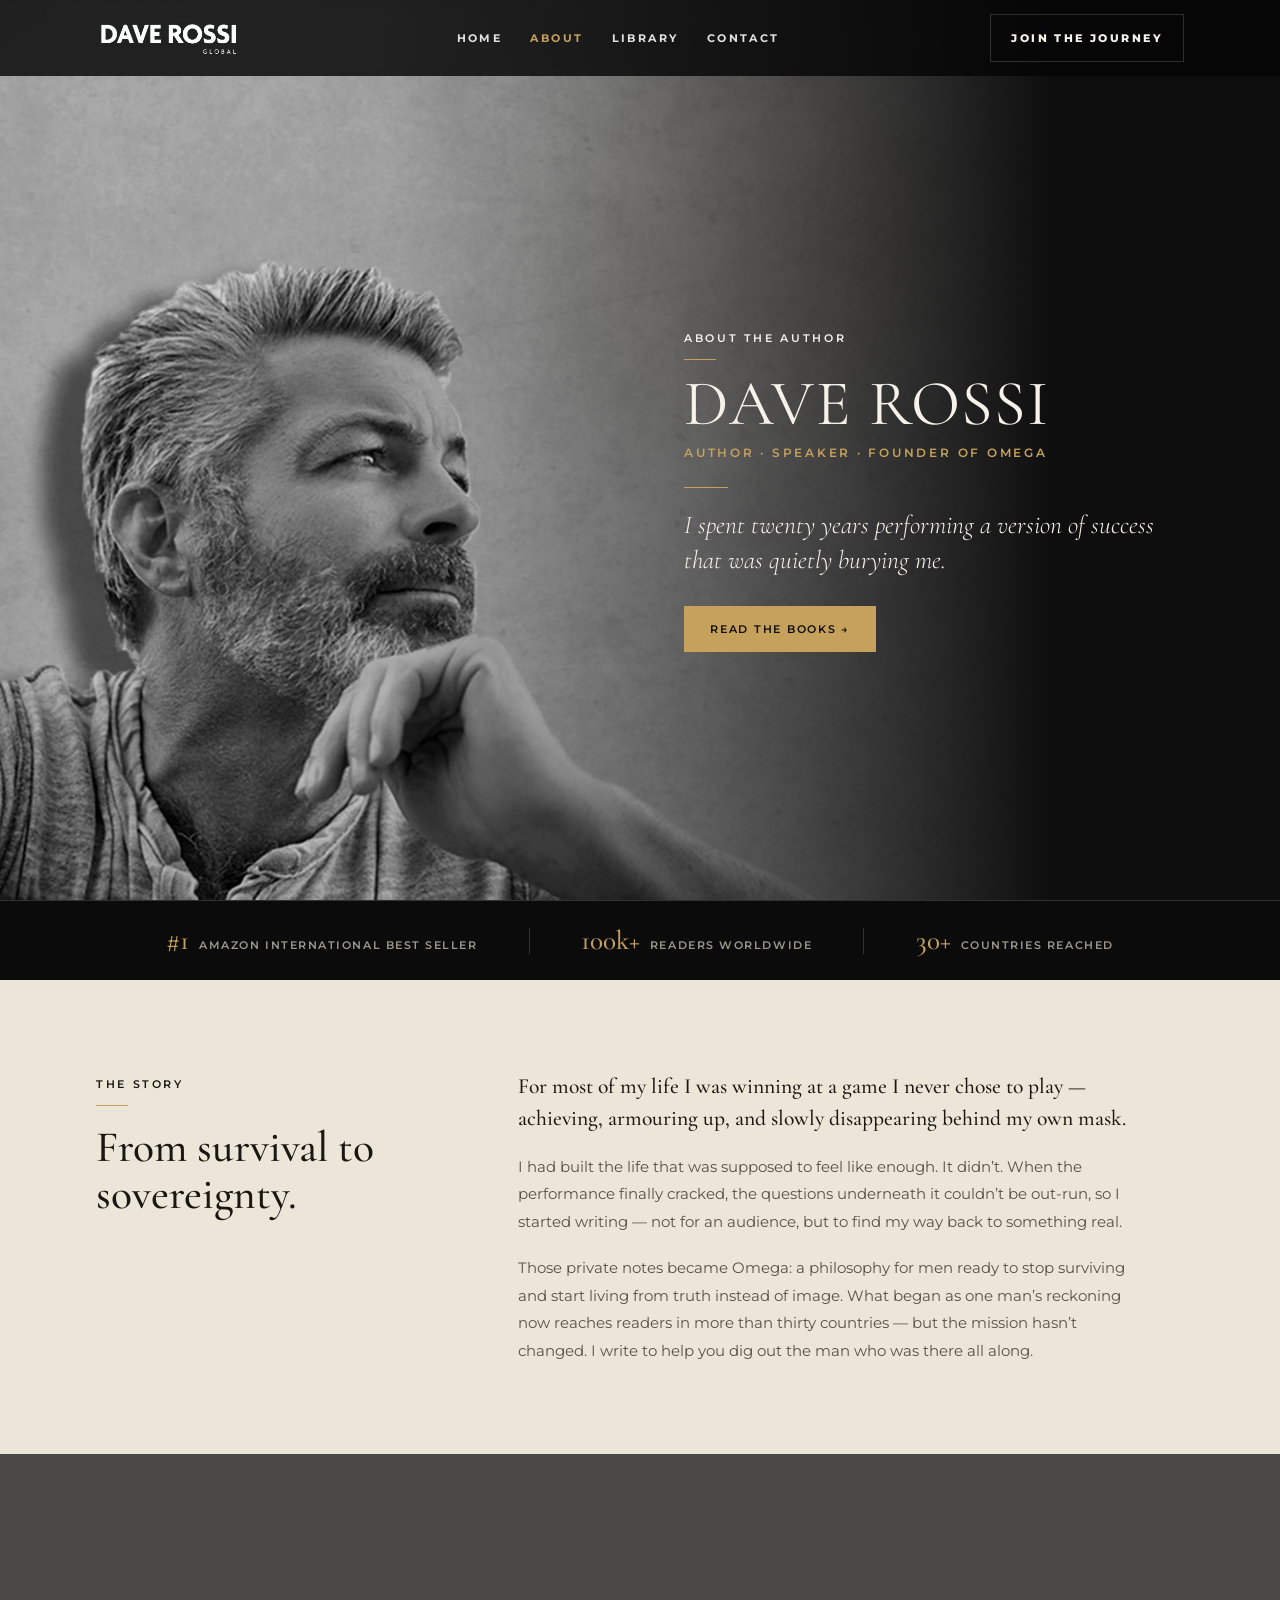
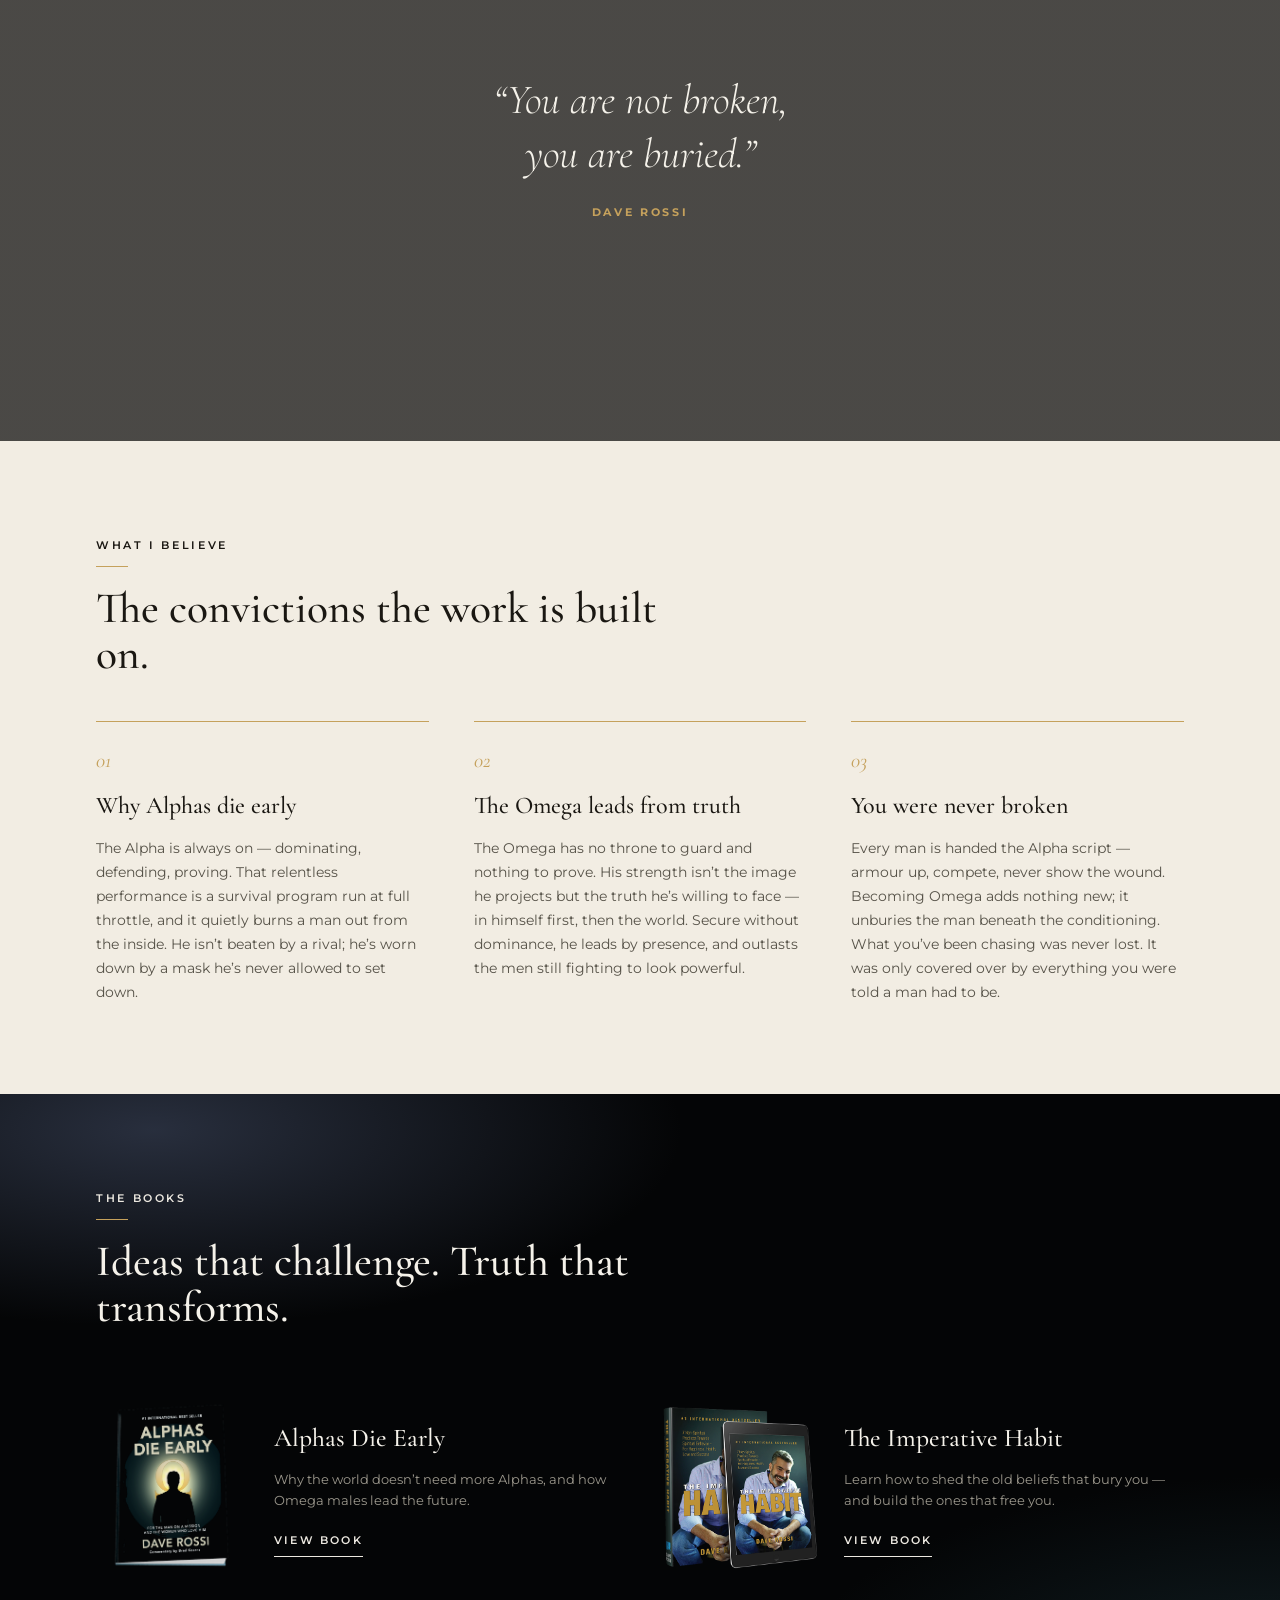
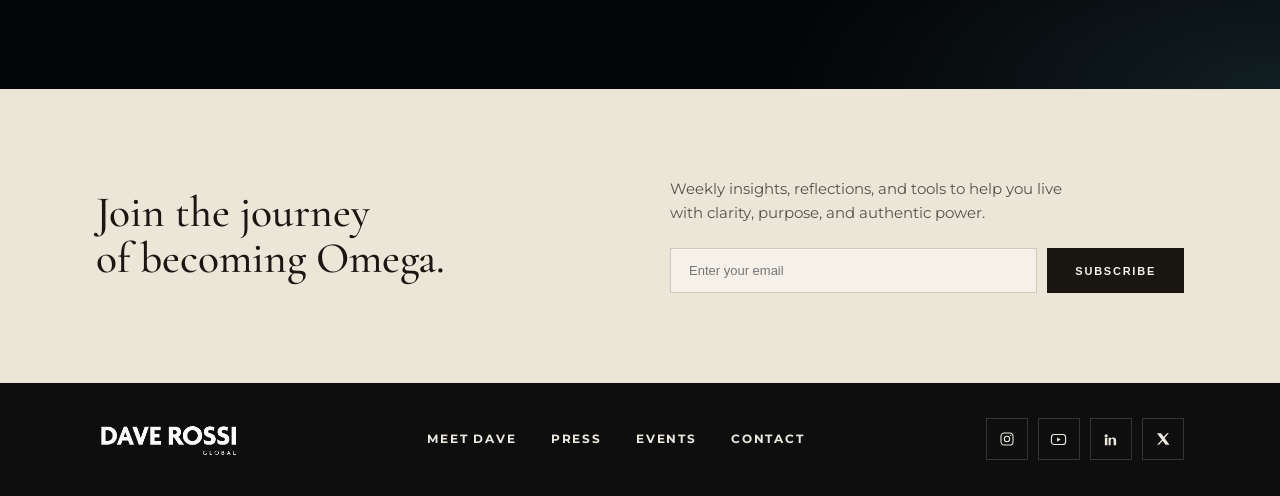
==== public/about/index.html @ df7f51d5 "Deploy site 83 files" ====
<!DOCTYPE html>
<html lang="en">
<head>
<meta charset="UTF-8" />
<meta name="viewport" content="width=device-width, initial-scale=1.0" />
<title>About | DaveRossiGlobal</title>
<meta name="description" content="About Dave Rossi — bestselling author, speaker, and founder of the Omega philosophy. From survival to sovereignty." />
<link rel="icon" type="image/x-icon" href="../../assets/img/favicon/favicon.ico" />
<link rel="preconnect" href="https://fonts.googleapis.com" />
<link rel="preconnect" href="https://fonts.gstatic.com" crossorigin />
<link href="https://fonts.googleapis.com/css2?family=Cormorant+Garamond:ital,wght@0,300;0,400;0,500;0,600;1,300;1,400;1,500;1,600&family=Montserrat:wght@300;400;500;600;700&display=swap" rel="stylesheet" />
<style>
  :root{
    --dark:#0E0E0F;--dark-2:#0B0B0C;--cream:#ECE6D9;--cream-2:#F2EDE3;--cream-panel:#E3DBC9;
    --ink:#1A1712;--ink-soft:#565248;--paper:#F5F2EA;--on-dark:#ECE8E0;--on-dark-soft:#9C988D;
    --gold:#C5A15C;--gold-soft:#D8BC86;
    --line-cream:rgba(26,23,18,.18);--line-dark:rgba(255,255,255,.16);
    --serif:'Cormorant Garamond',Georgia,serif;--sans:'Montserrat',-apple-system,BlinkMacSystemFont,'Segoe UI',sans-serif;
    --wrap:1200px;--gutter:clamp(20px,5vw,56px);--band-y:clamp(52px,7vw,96px);--ease:cubic-bezier(.22,.61,.36,1);
  }
  *,*::before,*::after{box-sizing:border-box;margin:0;padding:0}
  html{-webkit-text-size-adjust:100%;scroll-behavior:smooth;scroll-padding-top:76px}
  body{background:var(--cream);color:var(--ink);font-family:var(--sans);font-weight:400;line-height:1.65;-webkit-font-smoothing:antialiased;overflow-x:hidden}
  a{color:inherit;text-decoration:none}
  img{max-width:100%;height:auto;display:block}
  ::selection{background:var(--gold);color:#0E0E0F}
  :focus-visible{outline:2px solid var(--gold);outline-offset:3px}
  .wrap{max-width:var(--wrap);margin:0 auto;padding-inline:var(--gutter)}

  .eyebrow{font-size:11px;font-weight:600;letter-spacing:.24em;text-transform:uppercase;color:var(--gold);display:inline-block;padding-bottom:13px;position:relative}
  .eyebrow::after{content:"";position:absolute;left:0;bottom:0;width:32px;height:1px;background:var(--gold)}
  .ulink{display:inline-block;font-size:11px;font-weight:600;letter-spacing:.2em;text-transform:uppercase;padding-bottom:6px;border-bottom:1px solid currentColor;transition:color .3s var(--ease)}
  .ulink:hover{color:var(--gold)}
  .btn-gold{display:inline-flex;align-items:center;gap:9px;font-size:11px;font-weight:600;letter-spacing:.16em;text-transform:uppercase;padding:14px 26px;background:var(--gold);color:#0E0E0F;transition:all .35s var(--ease);white-space:nowrap}
  .btn-gold:hover{background:var(--gold-soft);transform:translateY(-2px)}

  /* ============================================================
     FRAMEWORK HEADER (matches the project upload)
     ============================================================ */
  header.site-header{position:fixed;top:0;left:0;right:0;z-index:100;background:rgba(5,6,7,.82);backdrop-filter:blur(12px)}
  .nav{display:flex;align-items:center;gap:24px;height:76px}
  .brand{display:flex;align-items:center}
  .brand img{width:150px;height:auto;display:block}
  .nav-links{display:flex;align-items:center;justify-content:center;gap:clamp(14px,2.2vw,30px);flex:1}
  .nav-links a{font-size:11px;font-weight:700;letter-spacing:.22em;text-transform:uppercase;color:rgba(255,255,255,.88);position:relative;padding:4px 0;transition:color .3s var(--ease)}
  .nav-links a:hover,.nav-links a.active{color:var(--gold)}
  .nav-cta{display:inline-flex;align-items:center;justify-content:center;min-width:170px;font-size:11px;font-weight:800;letter-spacing:.22em;text-transform:uppercase;padding:14px 20px;border:1px solid var(--line-dark);color:var(--paper);transition:all .35s var(--ease);white-space:nowrap}
  .nav-cta:hover{border-color:var(--gold);color:var(--gold)}
  .burger{display:none;flex-direction:column;gap:5px;background:none;border:0;cursor:pointer;padding:10px;margin:-10px}
  .burger span{width:24px;height:1.5px;background:var(--paper);transition:.3s var(--ease)}
  .drawer{position:fixed;inset:0;z-index:99;background:rgba(5,6,7,.98);backdrop-filter:blur(8px);display:flex;flex-direction:column;justify-content:center;align-items:center;gap:6px;opacity:0;visibility:hidden;transition:opacity .4s var(--ease),visibility .4s}
  .drawer.open{opacity:1;visibility:visible}
  .drawer a{font-family:var(--sans);font-size:14px;font-weight:700;letter-spacing:.2em;text-transform:uppercase;color:var(--on-dark);padding:14px}
  .drawer a:hover{color:var(--gold)}
  .drawer .nav-cta{margin-top:18px}

  /* HERO — Dave cut-out anchored bottom-left, text on the right */
  .hero{position:relative;color:var(--paper);overflow:hidden;min-height:100vh;min-height:100svh;display:flex;align-items:center;padding-top:76px;
    background-color:var(--dark);background-image:url("../../assets/images/about/drg_hero2.jpg");background-repeat:no-repeat;background-position:left center;background-size:cover;background-attachment:fixed}
  .hero::before{content:"";position:absolute;inset:0;background:radial-gradient(70% 80% at 80% 26%,rgba(197,161,92,.12),transparent 60%);pointer-events:none;z-index:0}
  .hero::after{content:"";position:absolute;inset:0;background:linear-gradient(90deg,transparent 30%,rgba(14,14,15,.5) 56%,var(--dark) 82%);pointer-events:none;z-index:1}
  .hero .wrap{position:relative;z-index:3;width:100%;display:flex;justify-content:flex-end}
  .hero-copy{max-width:500px}
  .hero-copy .eyebrow{color:var(--paper)}
  .hero-copy h1{font-family:var(--serif);font-weight:400;font-size:clamp(2.6rem,5.2vw,4rem);line-height:1;letter-spacing:.03em;text-transform:uppercase;margin:12px 0 8px}
  .hero-copy .role{font-size:11.5px;font-weight:600;letter-spacing:.24em;text-transform:uppercase;color:var(--gold)}
  .hero-rule{width:44px;height:1px;background:var(--gold);margin:24px 0 20px}
  .hero-copy .tag{font-family:var(--serif);font-style:italic;font-weight:300;font-size:clamp(1.3rem,2vw,1.6rem);line-height:1.35;color:var(--paper);margin-bottom:18px}
  .hero-copy p{color:var(--on-dark-soft);font-size:14.5px;line-height:1.8;max-width:48ch}
  .hero-actions{display:flex;gap:14px;flex-wrap:wrap;margin-top:28px}

  /* credibility strip */
  .cred{background:var(--dark-2);border-top:1px solid var(--line-dark)}
  .cred .wrap{display:flex;justify-content:center;align-items:center;gap:clamp(20px,4vw,60px);flex-wrap:wrap;padding-block:26px}
  .cred .item{display:flex;align-items:baseline;gap:10px}
  .cred .n{font-family:var(--serif);font-weight:500;color:var(--gold);font-size:1.7rem;line-height:1}
  .cred .l{font-size:11px;font-weight:600;letter-spacing:.14em;text-transform:uppercase;color:var(--on-dark-soft)}
  .cred .sep{width:1px;height:26px;background:var(--line-dark)}

  /* bands */
  .band{padding-block:var(--band-y)}
  .band.cream{background:var(--cream);color:var(--ink)}
  .band.cream2{background:var(--cream-2);color:var(--ink)}
  .band.dark{color:var(--on-dark);
    background:
      radial-gradient(75% 60% at 12% 6%, rgba(64,74,98,.60), transparent 55%),
      radial-gradient(70% 65% at 100% 100%, rgba(30,56,64,.5), transparent 55%),
      #040506;}

  /* STORY */
  .story{display:grid;grid-template-columns:0.7fr 1.3fr;gap:clamp(32px,5vw,72px);align-items:start}
  .story .eyebrow{color:var(--ink)}
  .story h2{font-family:var(--serif);font-weight:500;font-size:clamp(1.9rem,3.4vw,2.8rem);line-height:1.08;margin-top:18px}
  .story-body p{color:var(--ink-soft);font-size:15px;line-height:1.85;margin-bottom:18px;max-width:62ch}
  .story-body p.lead{color:var(--ink);font-family:var(--serif);font-weight:500;font-size:clamp(1.15rem,1.7vw,1.35rem);line-height:1.5}
  .story-body p:last-child{margin-bottom:0}

  /* QUOTE — parallax image behind, taller band */
  .quote-band{position:relative;color:var(--paper);text-align:center;
    background:linear-gradient(rgba(12,12,13,.72),rgba(12,12,13,.72)),url("../../assets/images/home/slider_Main_New.jpg") center/cover no-repeat fixed;
    padding-block:clamp(120px,18vw,220px)}
  .quote-band .wrap{max-width:860px;position:relative;z-index:1}
  .quote-band blockquote{font-family:var(--serif);font-style:italic;font-weight:300;font-size:clamp(1.7rem,3.4vw,2.6rem);line-height:1.28}
  .quote-band cite{display:block;margin-top:22px;font-style:normal;font-size:11px;font-weight:700;letter-spacing:.24em;text-transform:uppercase;color:var(--gold)}

  /* PRINCIPLES */
  .head{max-width:600px;margin-bottom:44px}
  .head .eyebrow{color:var(--ink)}
  .head h2{font-family:var(--serif);font-weight:500;font-size:clamp(1.9rem,3.4vw,2.8rem);line-height:1.06;margin-top:18px}
  .pgrid{display:grid;grid-template-columns:repeat(3,1fr);gap:clamp(26px,3.5vw,48px)}
  .p{border-top:1px solid var(--gold);padding-top:22px}
  .p .num{font-family:var(--serif);font-style:italic;color:var(--gold);font-size:1.3rem}
  .p h3{font-family:var(--serif);font-weight:500;font-size:1.5rem;color:var(--ink);margin:8px 0 10px}
  .p p{color:var(--ink-soft);font-size:14px;line-height:1.72}

  /* BOOKS */
  .head.on-dark .eyebrow{color:var(--on-dark)}
  .head.on-dark h2{color:var(--paper)}
  .books-grid{display:grid;grid-template-columns:1fr 1fr;gap:clamp(28px,4vw,52px)}
  .book{display:grid;grid-template-columns:150px 1fr;gap:28px;align-items:center}
  .book .cover{position:relative;aspect-ratio:2/3;display:flex;align-items:center;justify-content:center;background:transparent}
  .book .cover img{position:absolute;inset:0;width:100%;height:100%;object-fit:contain}
  .book:last-child .cover img{transform:scale(1.33)}
  .book h3{font-family:var(--serif);font-weight:500;font-size:1.6rem;color:var(--paper);margin-bottom:10px}
  .book p{color:var(--on-dark-soft);font-size:13px;line-height:1.6;margin-bottom:16px}
  .book .ulink{color:var(--on-dark)}

  /* NEWSLETTER */
  .news{display:grid;grid-template-columns:1fr 1fr;gap:clamp(28px,5vw,60px);align-items:center}
  .news h2{font-family:var(--serif);font-weight:500;font-size:clamp(1.9rem,3.4vw,2.8rem);line-height:1.05;color:var(--ink)}
  .news p{color:var(--ink-soft);font-size:14.5px;max-width:42ch;margin-bottom:22px}
  .subscribe{display:flex;gap:10px;flex-wrap:wrap}
  .subscribe input{flex:1;min-width:180px;background:#F5F1E8;border:1px solid var(--line-cream);color:var(--ink);padding:14px 18px;font-size:13px}
  .subscribe input:focus{outline:0;border-color:var(--gold)}
  .btn-solid{font-size:11px;font-weight:600;letter-spacing:.16em;text-transform:uppercase;padding:14px 28px;background:var(--ink);color:var(--paper);border:0;cursor:pointer}

  /* ============================================================
     FRAMEWORK FOOTER (matches the project upload)
     ============================================================ */
  footer.site-footer{background:var(--dark);color:var(--on-dark);padding-block:34px}
  .foot{display:flex;align-items:center;justify-content:space-between;gap:30px;flex-wrap:wrap}
  .footer-logo{width:152px;height:auto}
  .foot-links{display:flex;gap:34px}
  .foot-links a{font-size:11.5px;font-weight:700;letter-spacing:.16em;text-transform:uppercase;color:var(--on-dark);transition:color .3s var(--ease)}
  .foot-links a:hover{color:var(--gold)}
  .socials{display:flex;gap:10px}
  .socials a{width:42px;height:42px;border:1px solid var(--line-dark);display:flex;align-items:center;justify-content:center;color:var(--on-dark);transition:all .3s}
  .socials a:hover{border-color:var(--gold);color:var(--gold)}

  @media (max-width:900px){
    .nav-links{display:none}header .nav-cta{display:none}.burger{display:flex}.nav{justify-content:space-between}
    .hero{align-items:flex-end;padding-bottom:clamp(48px,10vw,80px);background-attachment:scroll;background-size:cover;background-position:center top}
    .hero::after{background:linear-gradient(180deg,rgba(14,14,15,0) 30%,rgba(14,14,15,.55) 70%,var(--dark) 100%)}
    .hero .wrap{display:block}
    .hero-copy{text-align:left;max-width:none}
    .story{grid-template-columns:1fr;gap:22px}
    .pgrid{grid-template-columns:1fr;gap:24px}
    .books-grid{grid-template-columns:1fr}
    .news{grid-template-columns:1fr;gap:20px}
    .quote-band{background-attachment:scroll;padding-block:clamp(90px,22vw,150px)}
  }
  @media (max-width:560px){
    .cred .sep{display:none}.cred .wrap{gap:18px 26px}
    .book{grid-template-columns:118px 1fr;gap:18px}
    .foot{flex-direction:column;text-align:center;gap:20px}
  }
</style>
</head>
<body>

<!-- ==================== FRAMEWORK HEADER ==================== -->
<header class="site-header">
  <div class="wrap nav">
    <a class="brand" href="../../index.html" aria-label="Dave Rossi Global"><img src="../../assets/img/logo-cropped-2.png" alt="Dave Rossi Global" /></a>
    <nav class="nav-links">
      <a href="../../index.html">Home</a>
      <a href="../../public/about/" class="active">About</a>
      <a href="../../public/media/">Library</a>
      <a href="../../public/contact/">Contact</a>
    </nav>
    <a href="../../index.html#newsletter" class="nav-cta">Join the Journey</a>
    <button class="burger" id="burger" aria-label="Open menu"><span></span><span></span><span></span></button>
  </div>
</header>
<div class="drawer" id="drawer">
  <a href="../../index.html">Home</a>
  <a href="../../public/about/" class="active">About</a>
  <a href="../../public/media/">Library</a>
  <a href="../../public/contact/">Contact</a>
  <a href="../../index.html#newsletter" class="nav-cta">Join the Journey</a>
</div>

<!-- HERO -->
<section class="hero">
  <div class="wrap">
    <div class="hero-copy">
      <span class="eyebrow">About the Author</span>
      <h1>Dave Rossi</h1>
      <div class="role">Author &middot; Speaker &middot; Founder of Omega</div>
      <div class="hero-rule"></div>
      <p class="tag">I spent twenty years performing a version of success that was quietly burying me.</p>
      <div class="hero-actions">
        <a href="../../index.html#books" class="btn-gold">Read the Books &rarr;</a>
      </div>
    </div>
  </div>
</section>

<!-- CREDIBILITY -->
<section class="cred">
  <div class="wrap">
    <div class="item"><span class="n">#1</span><span class="l">Amazon International Best Seller</span></div>
    <div class="sep"></div>
    <div class="item"><span class="n">100k+</span><span class="l">Readers Worldwide</span></div>
    <div class="sep"></div>
    <div class="item"><span class="n">30+</span><span class="l">Countries Reached</span></div>
  </div>
</section>

<!-- STORY -->
<section class="band cream">
  <div class="wrap story">
    <div>
      <span class="eyebrow">The Story</span>
      <h2>From survival to sovereignty.</h2>
    </div>
    <div class="story-body">
      <p class="lead">For most of my life I was winning at a game I never chose to play &mdash; achieving, armouring up, and slowly disappearing behind my own mask.</p>
      <p>I had built the life that was supposed to feel like enough. It didn&rsquo;t. When the performance finally cracked, the questions underneath it couldn&rsquo;t be out-run, so I started writing &mdash; not for an audience, but to find my way back to something real.</p>
      <p>Those private notes became Omega: a philosophy for men ready to stop surviving and start living from truth instead of image. What began as one man&rsquo;s reckoning now reaches readers in more than thirty countries &mdash; but the mission hasn&rsquo;t changed. I write to help you dig out the man who was there all along.</p>
    </div>
  </div>
</section>

<!-- QUOTE -->
<section class="band quote-band">
  <div class="wrap">
    <blockquote>&ldquo;You are not broken,<br />you are buried.&rdquo;</blockquote>
    <cite>Dave Rossi</cite>
  </div>
</section>

<!-- WHAT I BELIEVE -->
<section class="band cream2">
  <div class="wrap">
    <div class="head">
      <span class="eyebrow">What I Believe</span>
      <h2>The convictions the work is built on.</h2>
    </div>
    <div class="pgrid">
      <div class="p"><div class="num">01</div><h3>Why Alphas die early</h3><p>The Alpha is always on &mdash; dominating, defending, proving. That relentless performance is a survival program run at full throttle, and it quietly burns a man out from the inside. He isn&rsquo;t beaten by a rival; he&rsquo;s worn down by a mask he&rsquo;s never allowed to set down.</p></div>
      <div class="p"><div class="num">02</div><h3>The Omega leads from truth</h3><p>The Omega has no throne to guard and nothing to prove. His strength isn&rsquo;t the image he projects but the truth he&rsquo;s willing to face &mdash; in himself first, then the world. Secure without dominance, he leads by presence, and outlasts the men still fighting to look powerful.</p></div>
      <div class="p"><div class="num">03</div><h3>You were never broken</h3><p>Every man is handed the Alpha script &mdash; armour up, compete, never show the wound. Becoming Omega adds nothing new; it unburies the man beneath the conditioning. What you&rsquo;ve been chasing was never lost. It was only covered over by everything you were told a man had to be.</p></div>
    </div>
  </div>
</section>

<!-- BOOKS -->
<section class="band dark">
  <div class="wrap">
    <div class="head on-dark">
      <span class="eyebrow">The Books</span>
      <h2>Ideas that challenge. Truth that transforms.</h2>
    </div>
    <div class="books-grid">
      <article class="book">
        <div class="cover"><img src="../../assets/images/home/alphas-book-1-cut.png" alt="Alphas Die Early book cover" /></div>
        <div><h3>Alphas Die Early</h3><p>Why the world doesn&rsquo;t need more Alphas, and how Omega males lead the future.</p><a href="https://www.amazon.com/Alphas-Die-Early-Mission-Women/dp/1923223771/" target="_blank" class="ulink">View Book</a></div>
      </article>
      <article class="book">
        <div class="cover"><img src="../../assets/images/home/imperative-book-1-cut.png" alt="The Imperative Habit book cover" /></div>
        <div><h3>The Imperative Habit</h3><p>Learn how to shed the old beliefs that bury you &mdash; and build the ones that free you.</p><a href="https://www.amazon.com/Imperative-Habit-Non-Spiritual-Practices-Spiritual/dp/B0D5F71556/" target="_blank" class="ulink">View Book</a></div>
      </article>
    </div>
  </div>
</section>

<!-- NEWSLETTER -->
<section class="band cream">
  <div class="wrap news">
    <h2>Join the journey<br />of becoming Omega.</h2>
    <div>
      <p>Weekly insights, reflections, and tools to help you live with clarity, purpose, and authentic power.</p>
      <form class="subscribe" onsubmit="return false;">
        <input type="email" placeholder="Enter your email" aria-label="Email address" required />
        <button class="btn-solid" type="submit">Subscribe</button>
      </form>
    </div>
  </div>
</section>

<!-- ==================== FRAMEWORK FOOTER ==================== -->
<footer class="site-footer">
  <div class="wrap foot">
    <a class="brand" href="../../index.html"><img src="../../assets/img/logo-cropped-2.png" alt="Dave Rossi Global" class="footer-logo" /></a>
    <nav class="foot-links">
      <a href="../../public/meet-dave/">Meet Dave</a>
      <a href="../../public/press/">Press</a>
      <a href="../../public/events/">Events</a>
      <a href="../../public/contact/">Contact</a>
    </nav>
    <div class="socials">
      <a href="#" aria-label="Instagram"><svg width="16" height="16" viewBox="0 0 24 24" fill="none" stroke="currentColor" stroke-width="1.6"><rect x="3" y="3" width="18" height="18" rx="5"/><circle cx="12" cy="12" r="4"/><circle cx="17.5" cy="6.5" r="1" fill="currentColor" stroke="none"/></svg></a>
      <a href="#" aria-label="YouTube"><svg width="17" height="17" viewBox="0 0 24 24" fill="none" stroke="currentColor" stroke-width="1.6"><rect x="2" y="5" width="20" height="14" rx="4"/><path d="M10 9l5 3-5 3V9Z" fill="currentColor" stroke="none"/></svg></a>
      <a href="#" aria-label="LinkedIn"><svg width="15" height="15" viewBox="0 0 24 24" fill="currentColor"><path d="M4.98 3.5A2.5 2.5 0 1 0 5 8.5a2.5 2.5 0 0 0 0-5ZM3 9h4v12H3V9Zm6 0h3.8v1.7h.05c.53-1 1.83-2.05 3.75-2.05C20.4 8.65 21 10.9 21 13.6V21h-4v-6.6c0-1.57-.03-3.6-2.2-3.6-2.2 0-2.53 1.7-2.53 3.48V21H9V9Z"/></svg></a>
      <a href="#" aria-label="X"><svg width="14" height="14" viewBox="0 0 24 24" fill="currentColor"><path d="M18.9 2H22l-7.3 8.3L23 22h-6.6l-5.2-6.8L5.3 22H2.1l7.8-8.9L1.7 2h6.8l4.7 6.2L18.9 2Z"/></svg></a>
    </div>
  </div>
</footer>

<script>
  var b=document.getElementById('burger'),d=document.getElementById('drawer');
  b.addEventListener('click',function(){d.classList.toggle('open')});
  d.querySelectorAll('a').forEach(function(a){a.addEventListener('click',function(){d.classList.remove('open')})});
</script>
</body>
</html>
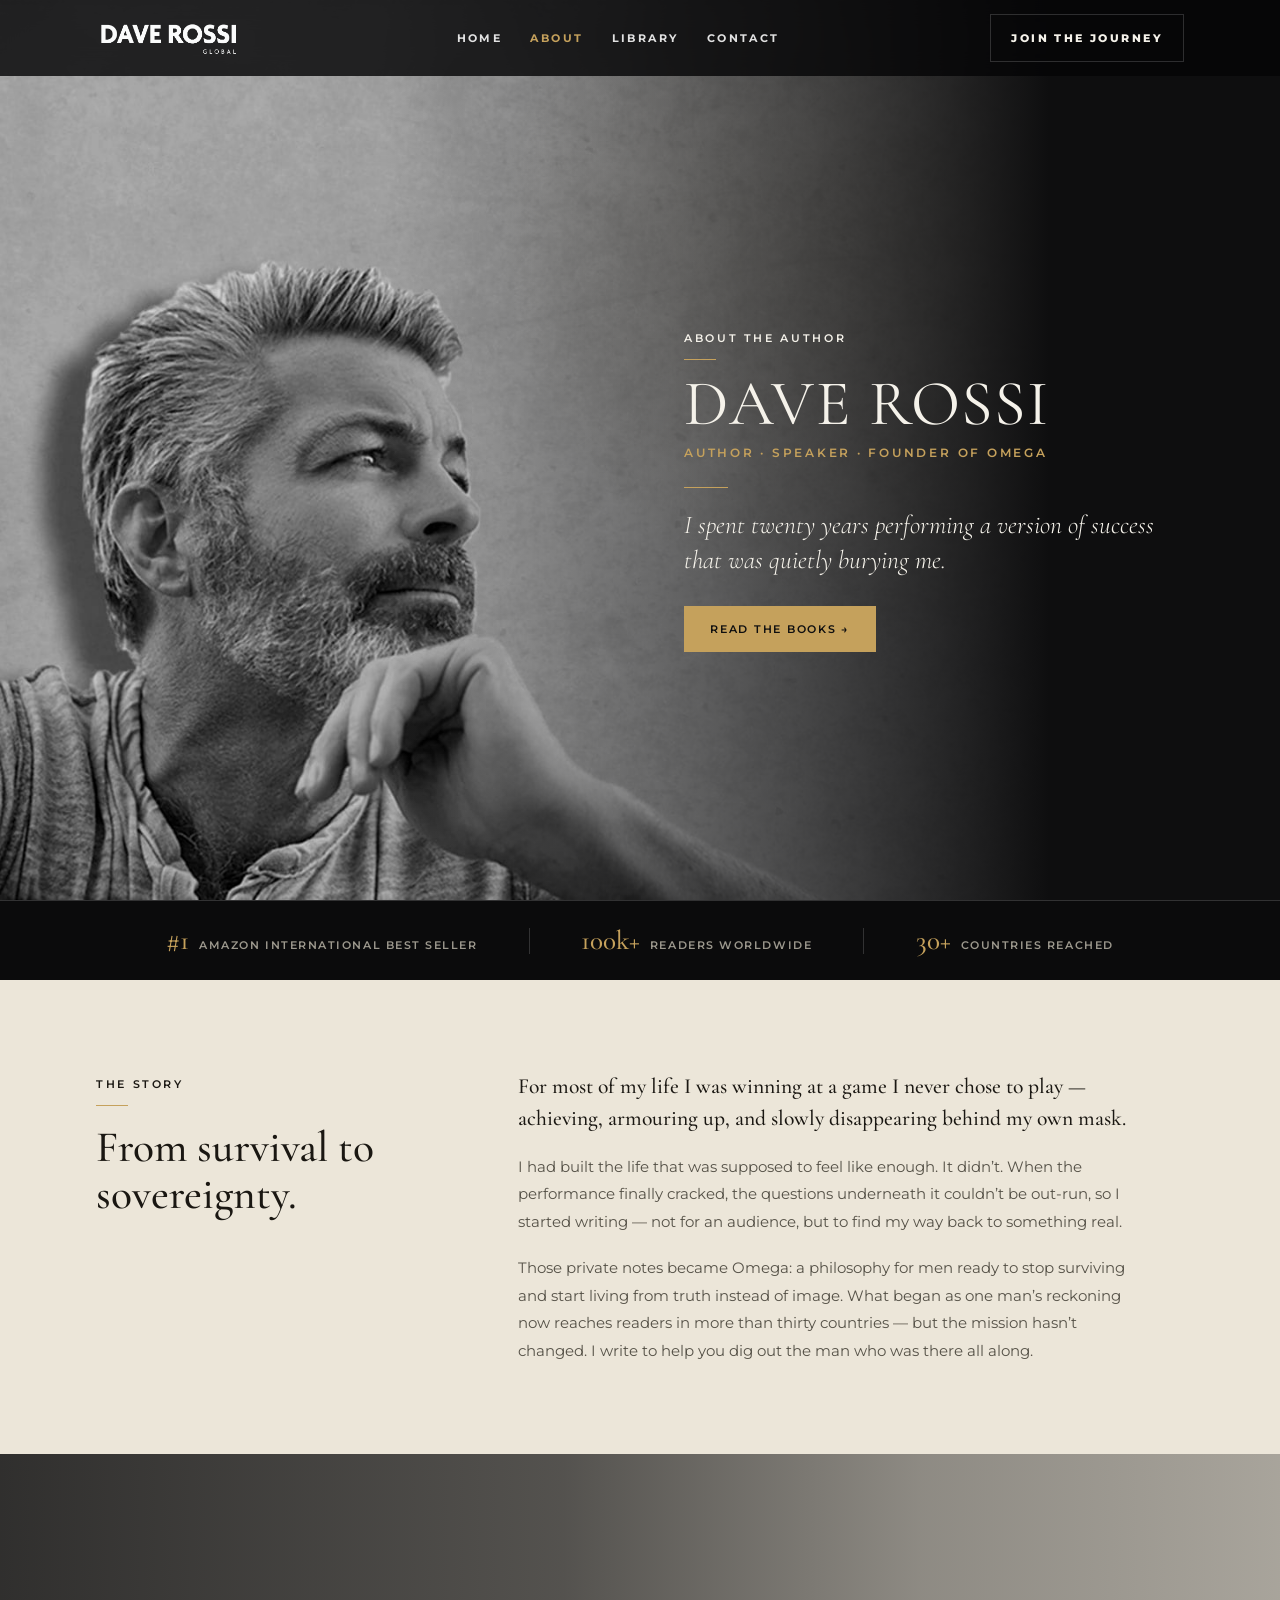
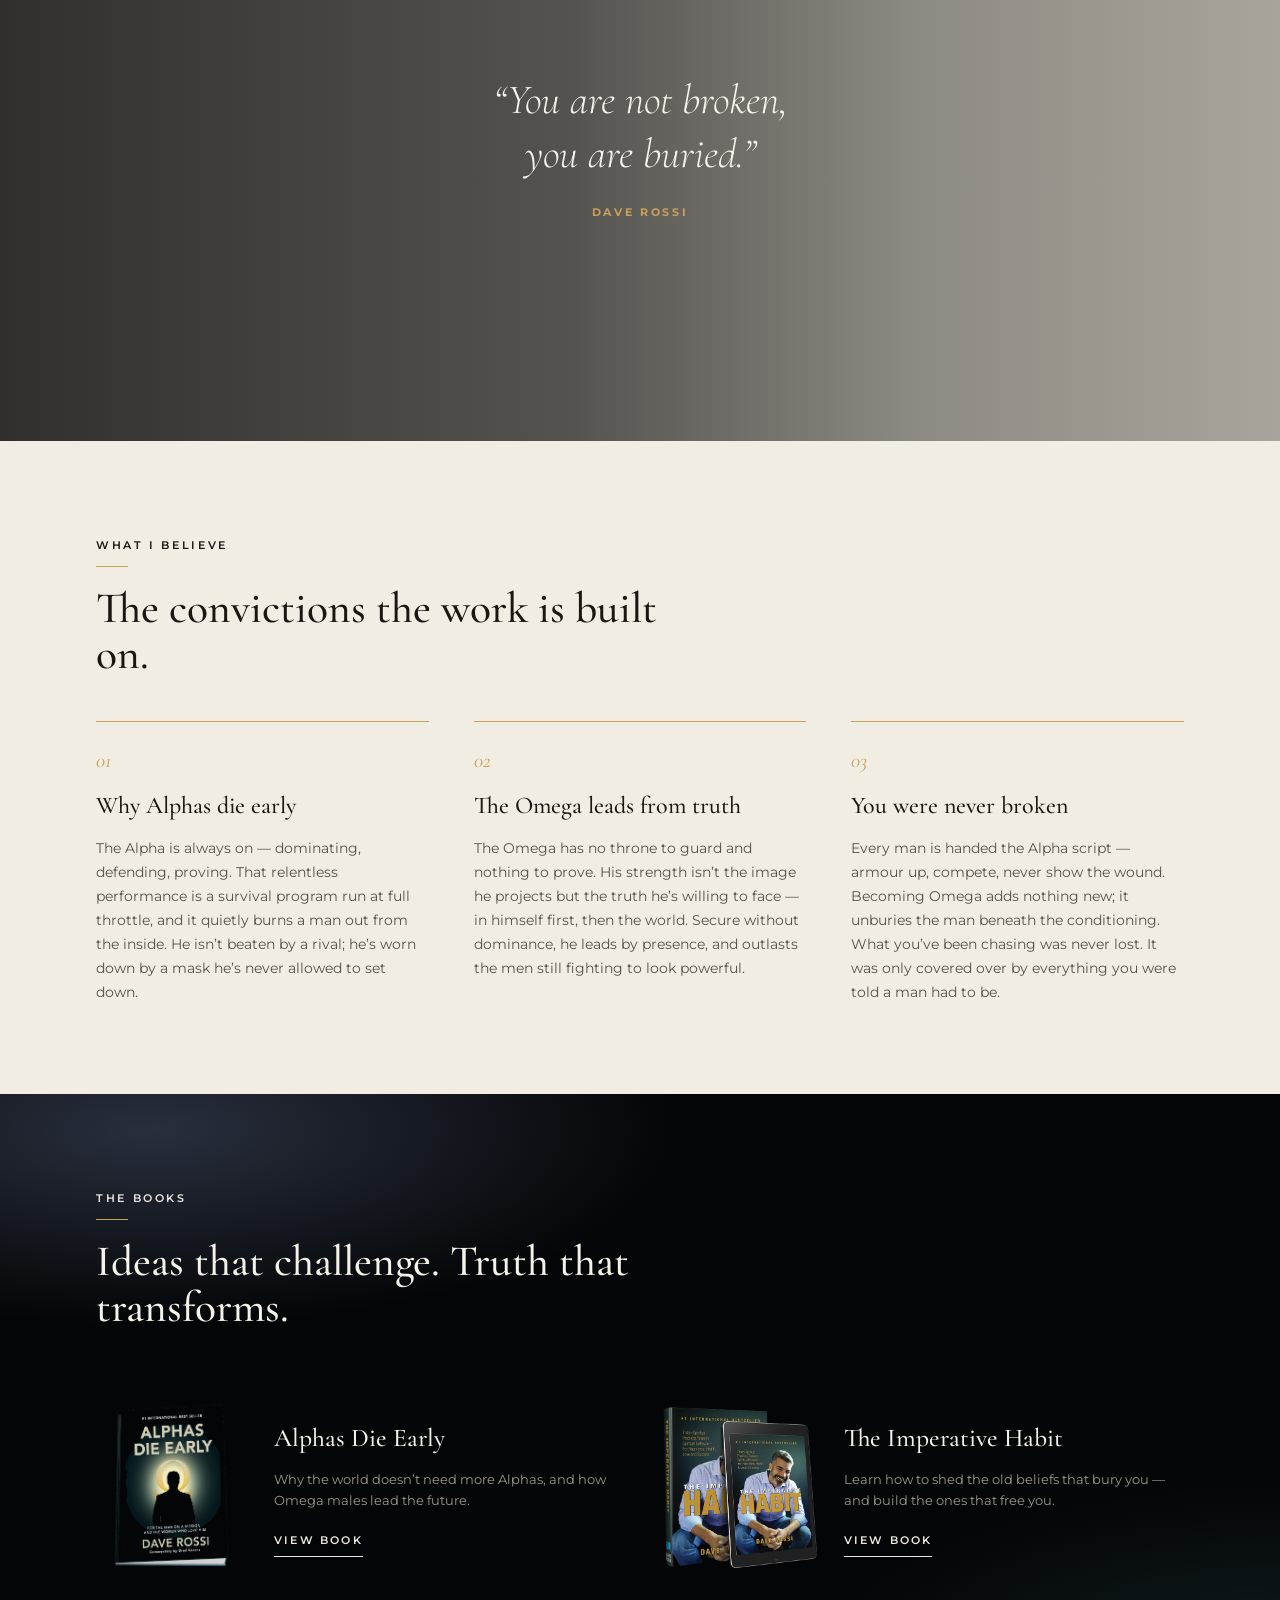
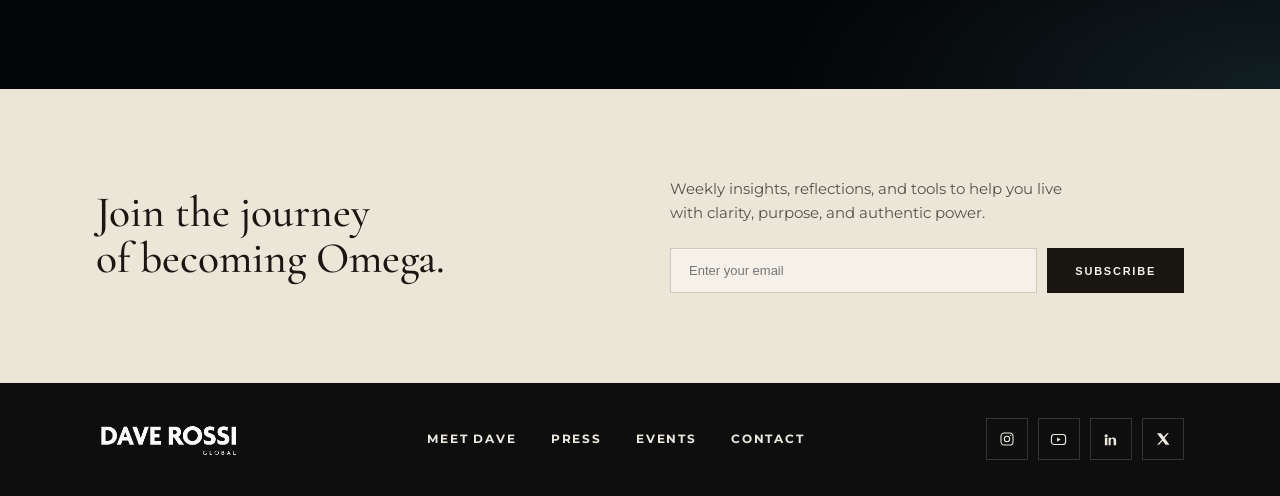
==== commit 5ddfe57a: "Deploy site 84 files" ====
--- a/public/about/index.html
+++ b/public/about/index.html
@@ -97,7 +97,7 @@
 
   /* QUOTE — parallax image behind, taller band */
   .quote-band{position:relative;color:var(--paper);text-align:center;
-    background:linear-gradient(rgba(12,12,13,.72),rgba(12,12,13,.72)),url("../../assets/images/home/slider_Main_New.jpg") center/cover no-repeat fixed;
+    background:linear-gradient(90deg, rgba(12,12,13,.84) 0%, rgba(12,12,13,.68) 44%, rgba(12,12,13,.42) 72%, rgba(12,12,13,.3) 100%), url("../../assets/images/about/paralax.jpg") right center/cover no-repeat fixed;
     padding-block:clamp(120px,18vw,220px)}
   .quote-band .wrap{max-width:860px;position:relative;z-index:1}
   .quote-band blockquote{font-family:var(--serif);font-style:italic;font-weight:300;font-size:clamp(1.7rem,3.4vw,2.6rem);line-height:1.28}
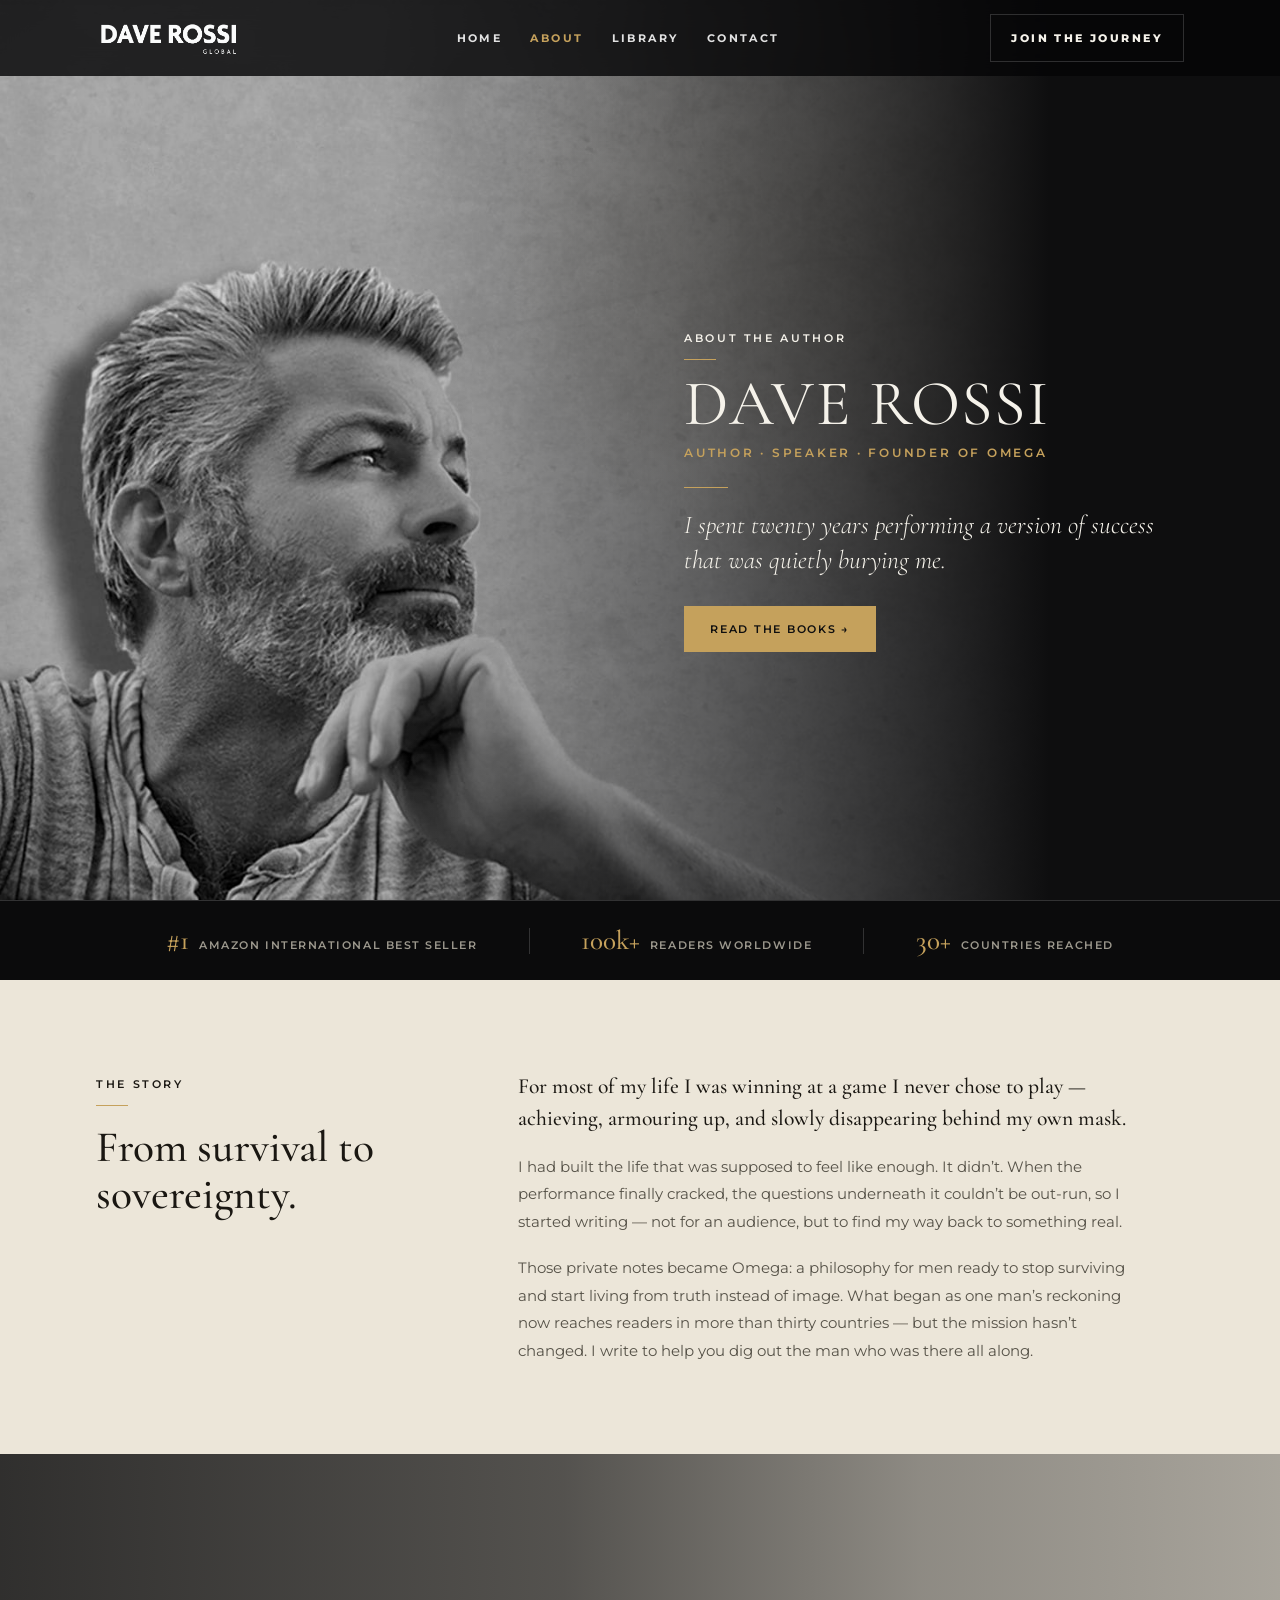
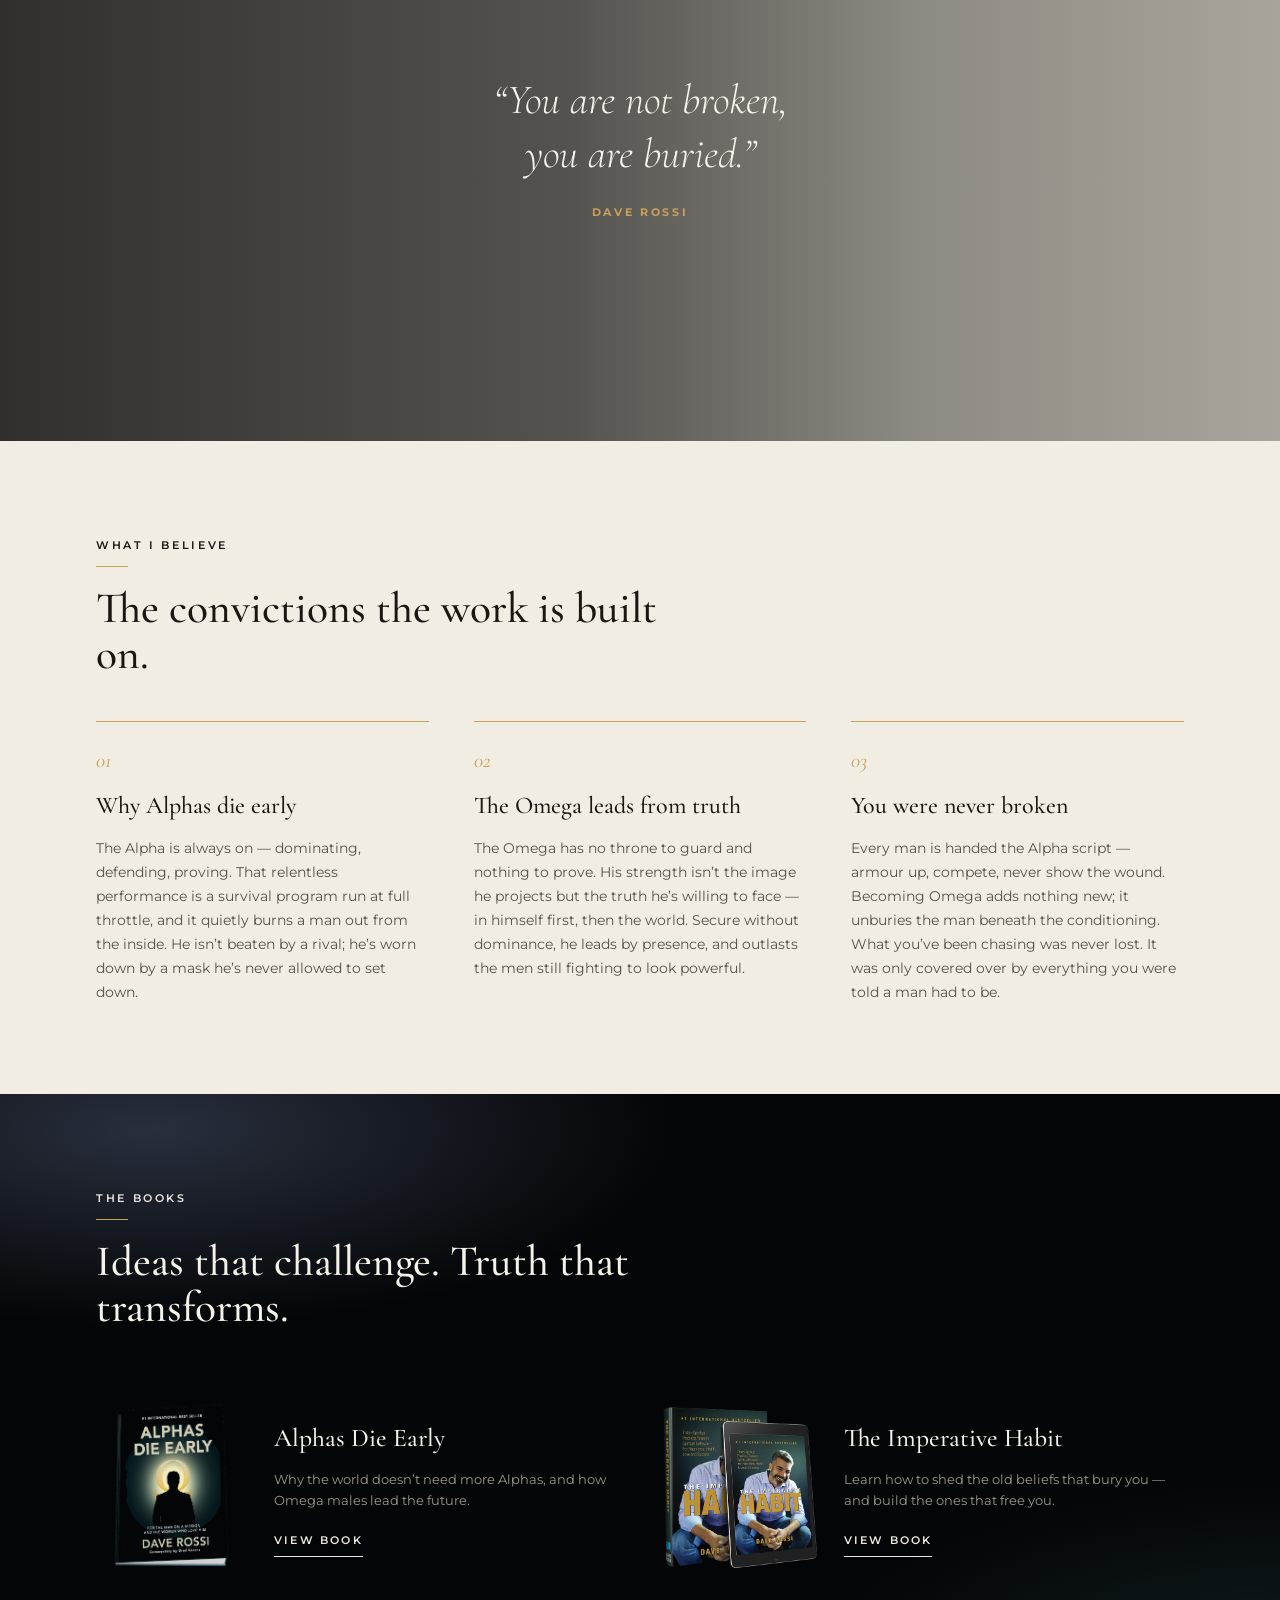
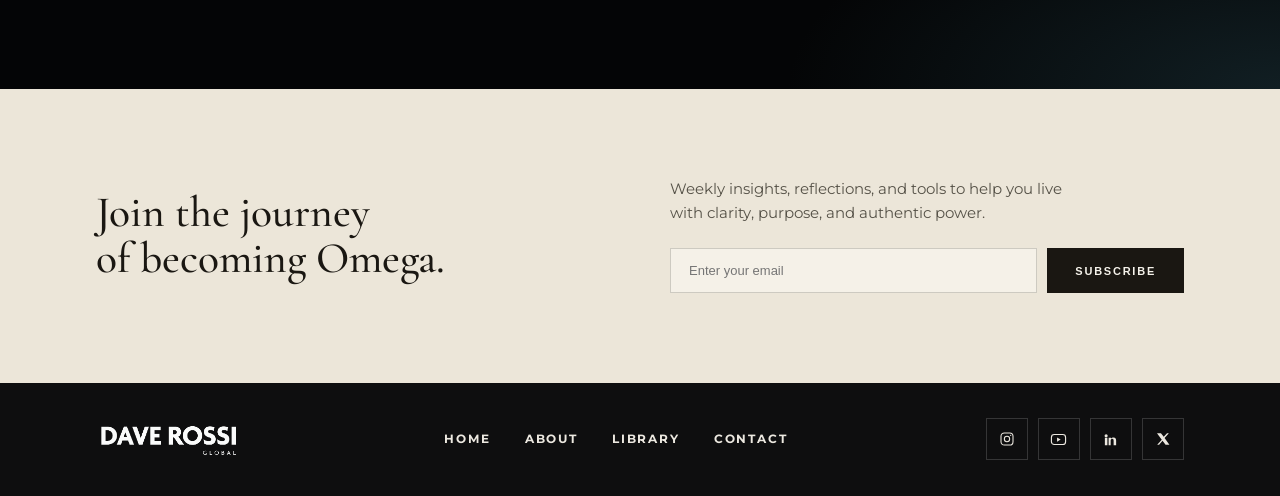
==== commit c62748ef: "Deploy site 84 files" ====
--- a/public/about/index.html
+++ b/public/about/index.html
@@ -149,10 +149,17 @@
 
   @media (max-width:900px){
     .nav-links{display:none}header .nav-cta{display:none}.burger{display:flex}.nav{justify-content:space-between}
-    .hero{align-items:flex-end;padding-bottom:clamp(48px,10vw,80px);background-attachment:scroll;background-size:cover;background-position:center top}
-    .hero::after{background:linear-gradient(180deg,rgba(14,14,15,0) 30%,rgba(14,14,15,.55) 70%,var(--dark) 100%)}
+    .hero{align-items:flex-end;padding-bottom:clamp(22px,6vw,44px);background-attachment:scroll;background-size:cover;background-position:22% 28%}
+    .hero::after{background:linear-gradient(270deg,rgba(14,14,15,.9) 0%,rgba(14,14,15,.62) 38%,rgba(14,14,15,.15) 72%,transparent 100%)}
     .hero .wrap{display:block}
-    .hero-copy{text-align:left;max-width:none}
+    .hero-copy{text-align:right;max-width:240px;margin-left:auto;margin-right:0}
+    .hero-copy .eyebrow{display:none}
+    .hero-rule{display:none}
+    .hero-copy h1{font-size:1.85rem;margin-bottom:6px}
+    .hero-copy .role{font-size:8.5px;letter-spacing:.1em}
+    .hero-copy .tag{font-size:1.02rem;margin-top:14px}
+    .hero-copy p{margin-left:auto}
+    .hero-actions{display:none}
     .story{grid-template-columns:1fr;gap:22px}
     .pgrid{grid-template-columns:1fr;gap:24px}
     .books-grid{grid-template-columns:1fr}
@@ -160,7 +167,7 @@
     .quote-band{background-attachment:scroll;padding-block:clamp(90px,22vw,150px)}
   }
   @media (max-width:560px){
-    .cred .sep{display:none}.cred .wrap{gap:18px 26px}
+    .cred .sep{display:none}.cred .wrap{flex-direction:column;align-items:flex-start;justify-content:flex-start;gap:14px;text-align:left}
     .book{grid-template-columns:118px 1fr;gap:18px}
     .foot{flex-direction:column;text-align:center;gap:20px}
   }
@@ -187,7 +194,6 @@
   <a href="../../public/about/" class="active">About</a>
   <a href="../../public/media/">Library</a>
   <a href="../../public/contact/">Contact</a>
-  <a href="../../index.html#newsletter" class="nav-cta">Join the Journey</a>
 </div>
 
 <!-- HERO -->
@@ -294,9 +300,9 @@
   <div class="wrap foot">
     <a class="brand" href="../../index.html"><img src="../../assets/img/logo-cropped-2.png" alt="Dave Rossi Global" class="footer-logo" /></a>
     <nav class="foot-links">
-      <a href="../../public/meet-dave/">Meet Dave</a>
-      <a href="../../public/press/">Press</a>
-      <a href="../../public/events/">Events</a>
+      <a href="../../index.html">Home</a>
+      <a href="../../public/about/">About</a>
+      <a href="../../public/media/">Library</a>
       <a href="../../public/contact/">Contact</a>
     </nav>
     <div class="socials">
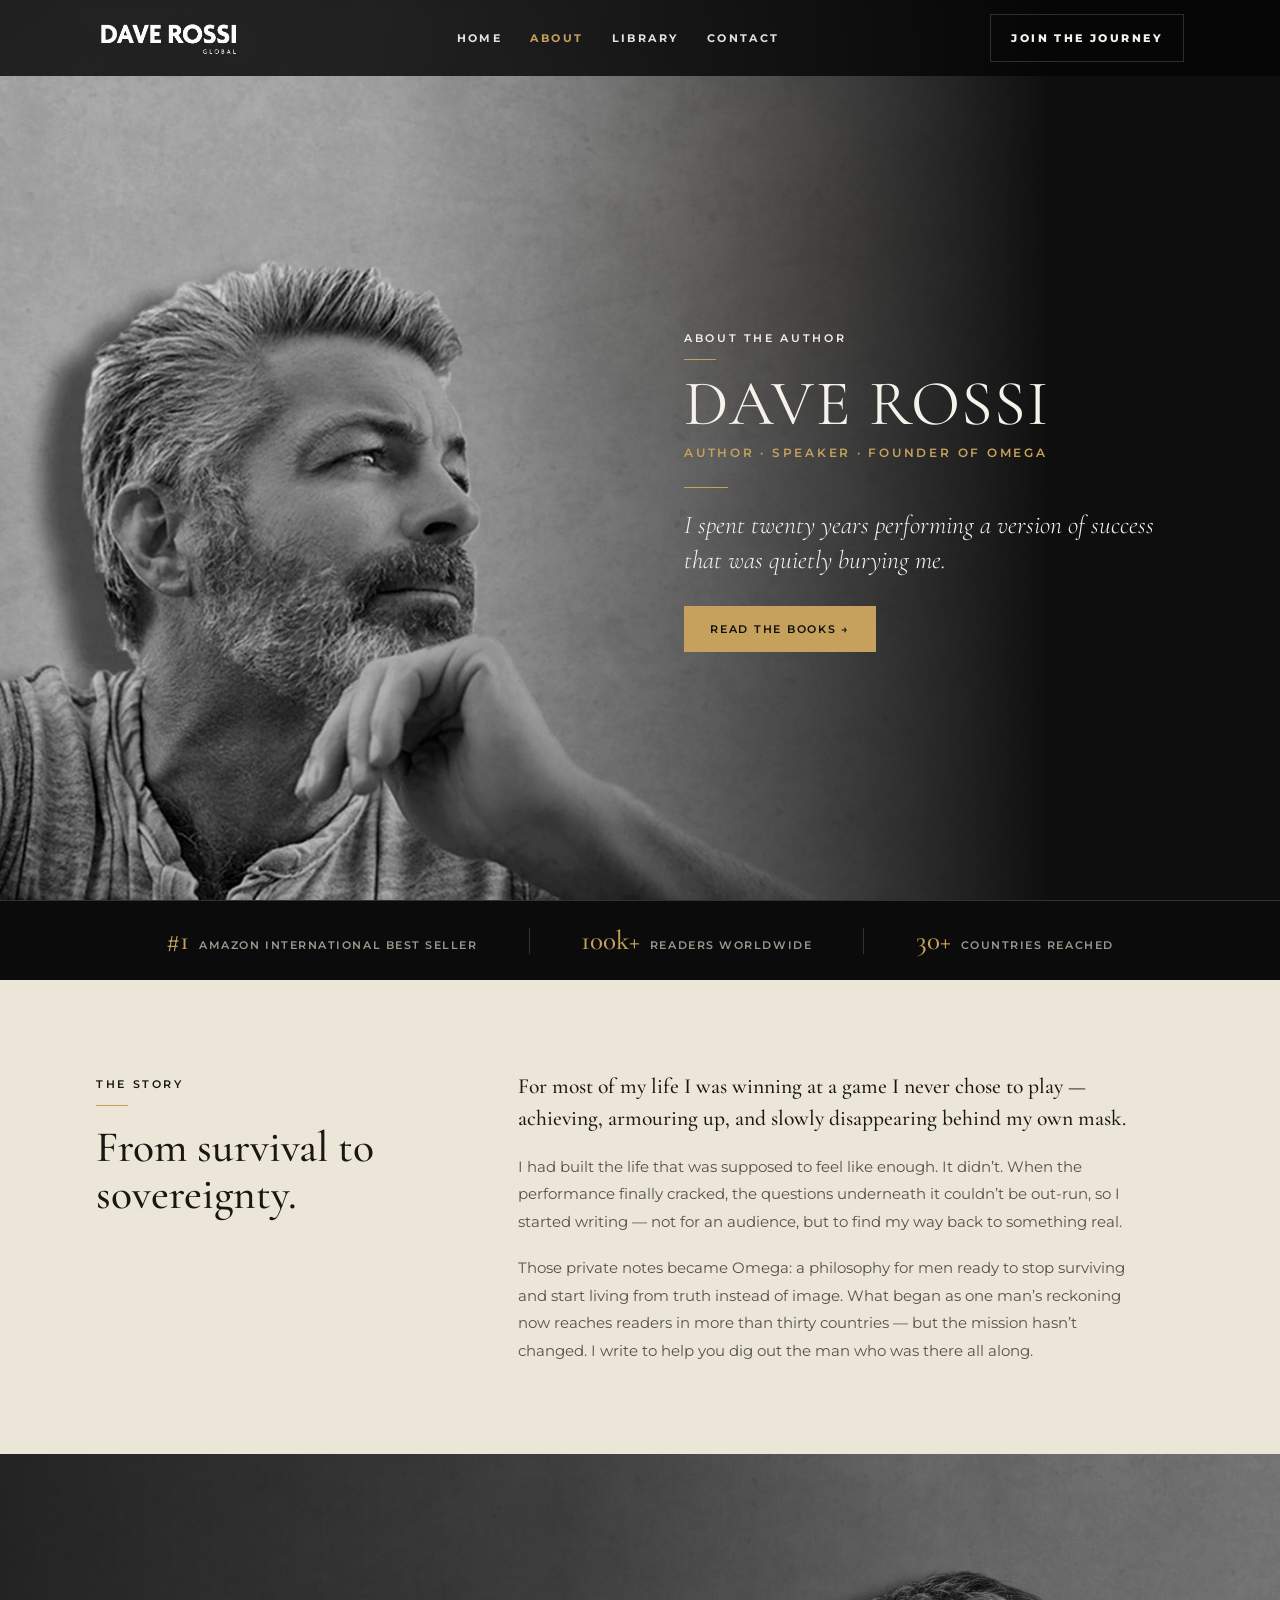
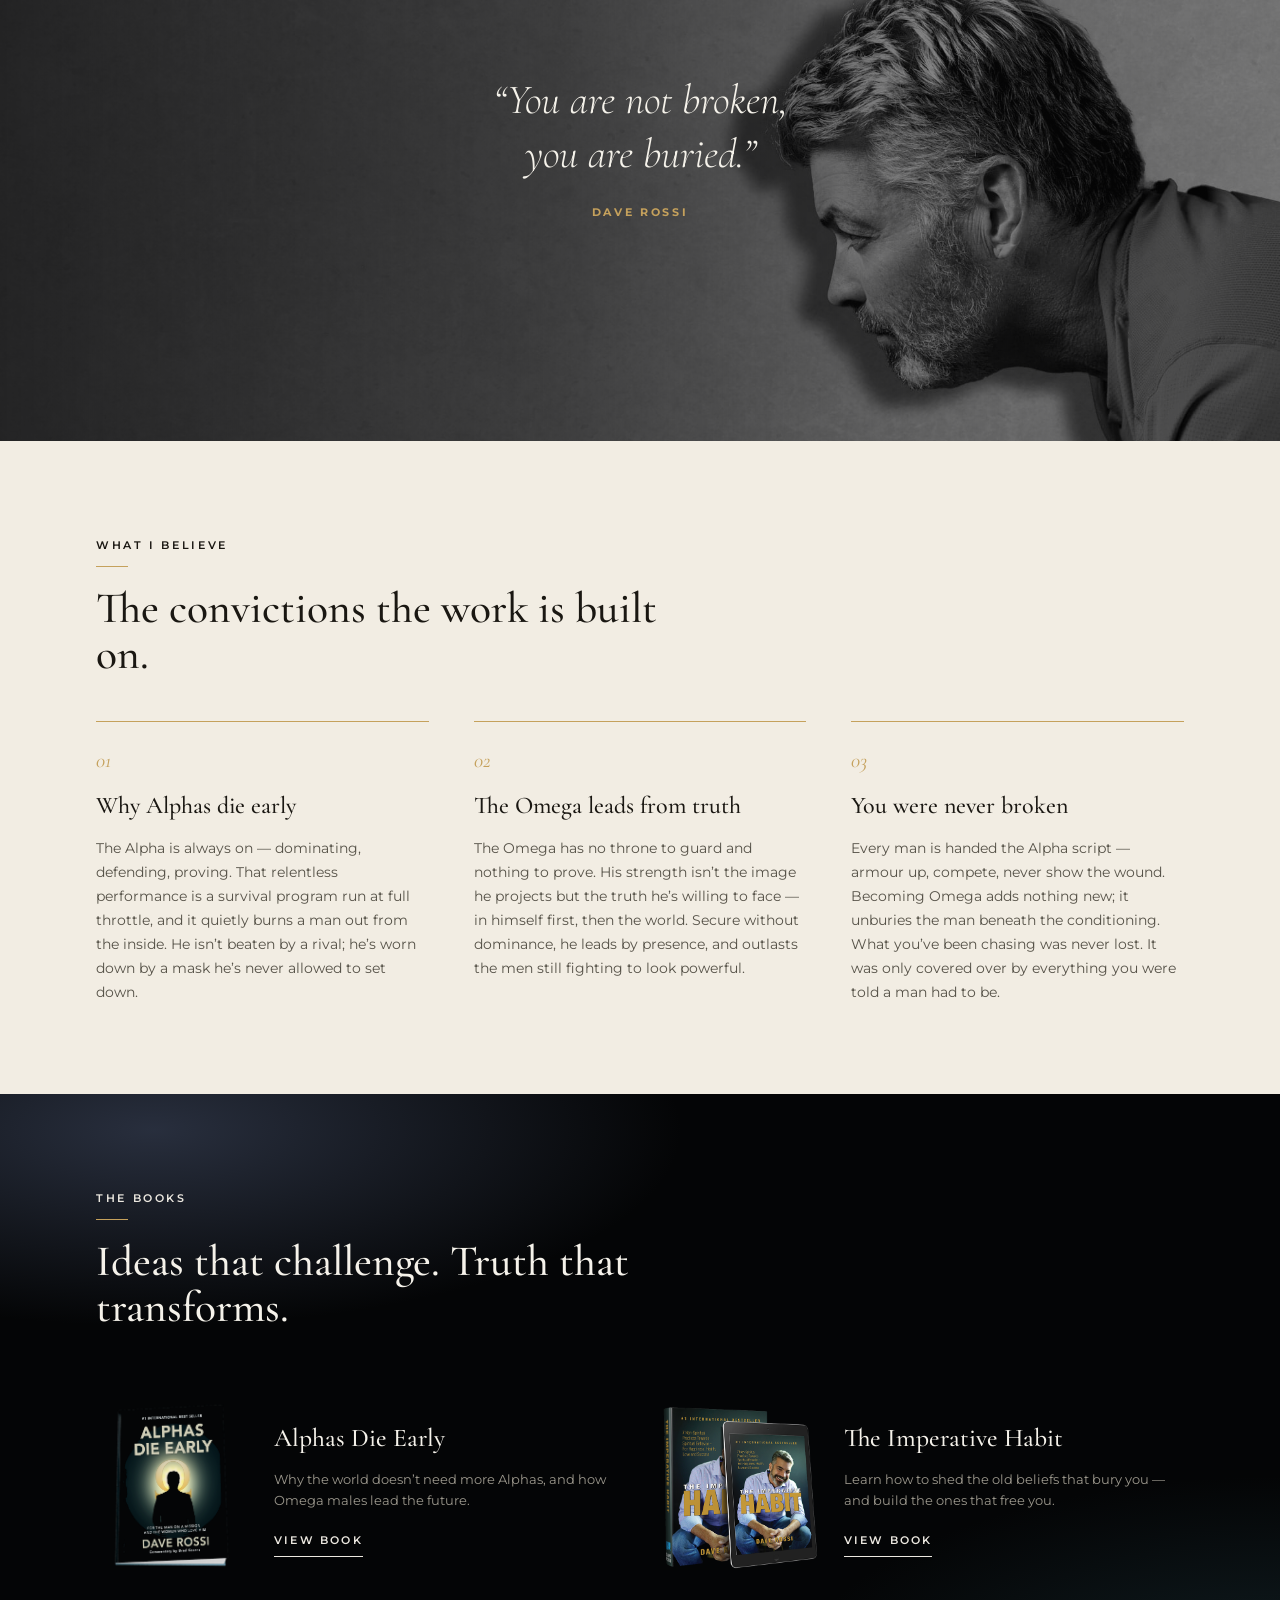
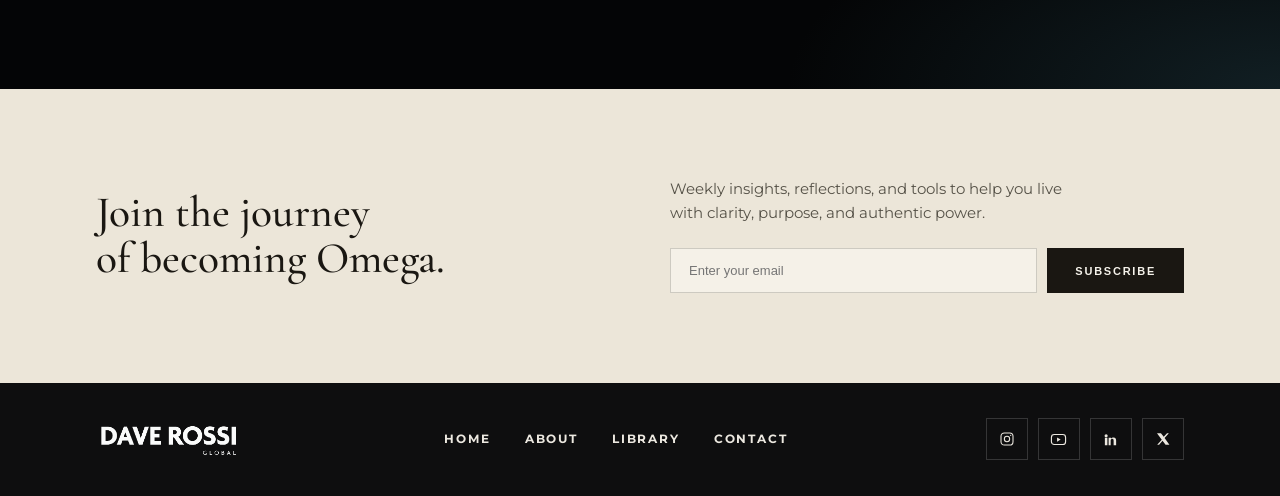
==== commit 83586855: "Deploy site 84 files" ====
--- a/public/about/index.html
+++ b/public/about/index.html
@@ -97,7 +97,7 @@
 
   /* QUOTE — parallax image behind, taller band */
   .quote-band{position:relative;color:var(--paper);text-align:center;
-    background:linear-gradient(90deg, rgba(12,12,13,.84) 0%, rgba(12,12,13,.68) 44%, rgba(12,12,13,.42) 72%, rgba(12,12,13,.3) 100%), url("../../assets/images/about/paralax.jpg") right center/cover no-repeat fixed;
+    background:linear-gradient(90deg, rgba(12,12,13,.84) 0%, rgba(12,12,13,.68) 44%, rgba(12,12,13,.42) 72%, rgba(12,12,13,.3) 100%), url("../../assets/images/about/paralax.jpg") right center/cover no-repeat scroll;
     padding-block:clamp(120px,18vw,220px)}
   .quote-band .wrap{max-width:860px;position:relative;z-index:1}
   .quote-band blockquote{font-family:var(--serif);font-style:italic;font-weight:300;font-size:clamp(1.7rem,3.4vw,2.6rem);line-height:1.28}
@@ -319,5 +319,26 @@
   b.addEventListener('click',function(){d.classList.toggle('open')});
   d.querySelectorAll('a').forEach(function(a){a.addEventListener('click',function(){d.classList.remove('open')})});
 </script>
+<script>
+  (function () {
+    var els = [].slice.call(document.querySelectorAll('.quote-band, .contact-hero'));
+    if (!els.length || (window.matchMedia && matchMedia('(prefers-reduced-motion: reduce)').matches)) return;
+    var AMP = 48, ticking = false;
+    function update() {
+      var vh = window.innerHeight;
+      for (var i = 0; i < els.length; i++) {
+        var el = els[i], r = el.getBoundingClientRect();
+        if (r.bottom < -100 || r.top > vh + 100) continue;
+        var off = (((r.top + r.height / 2) - vh / 2) / vh) * -AMP;
+        el.style.backgroundPositionY = 'calc(50% + ' + off.toFixed(1) + 'px)';
+      }
+      ticking = false;
+    }
+    function onScroll() { if (!ticking) { requestAnimationFrame(update); ticking = true; } }
+    window.addEventListener('scroll', onScroll, { passive: true });
+    window.addEventListener('resize', onScroll, { passive: true });
+    update();
+  })();
+</script>
 </body>
 </html>
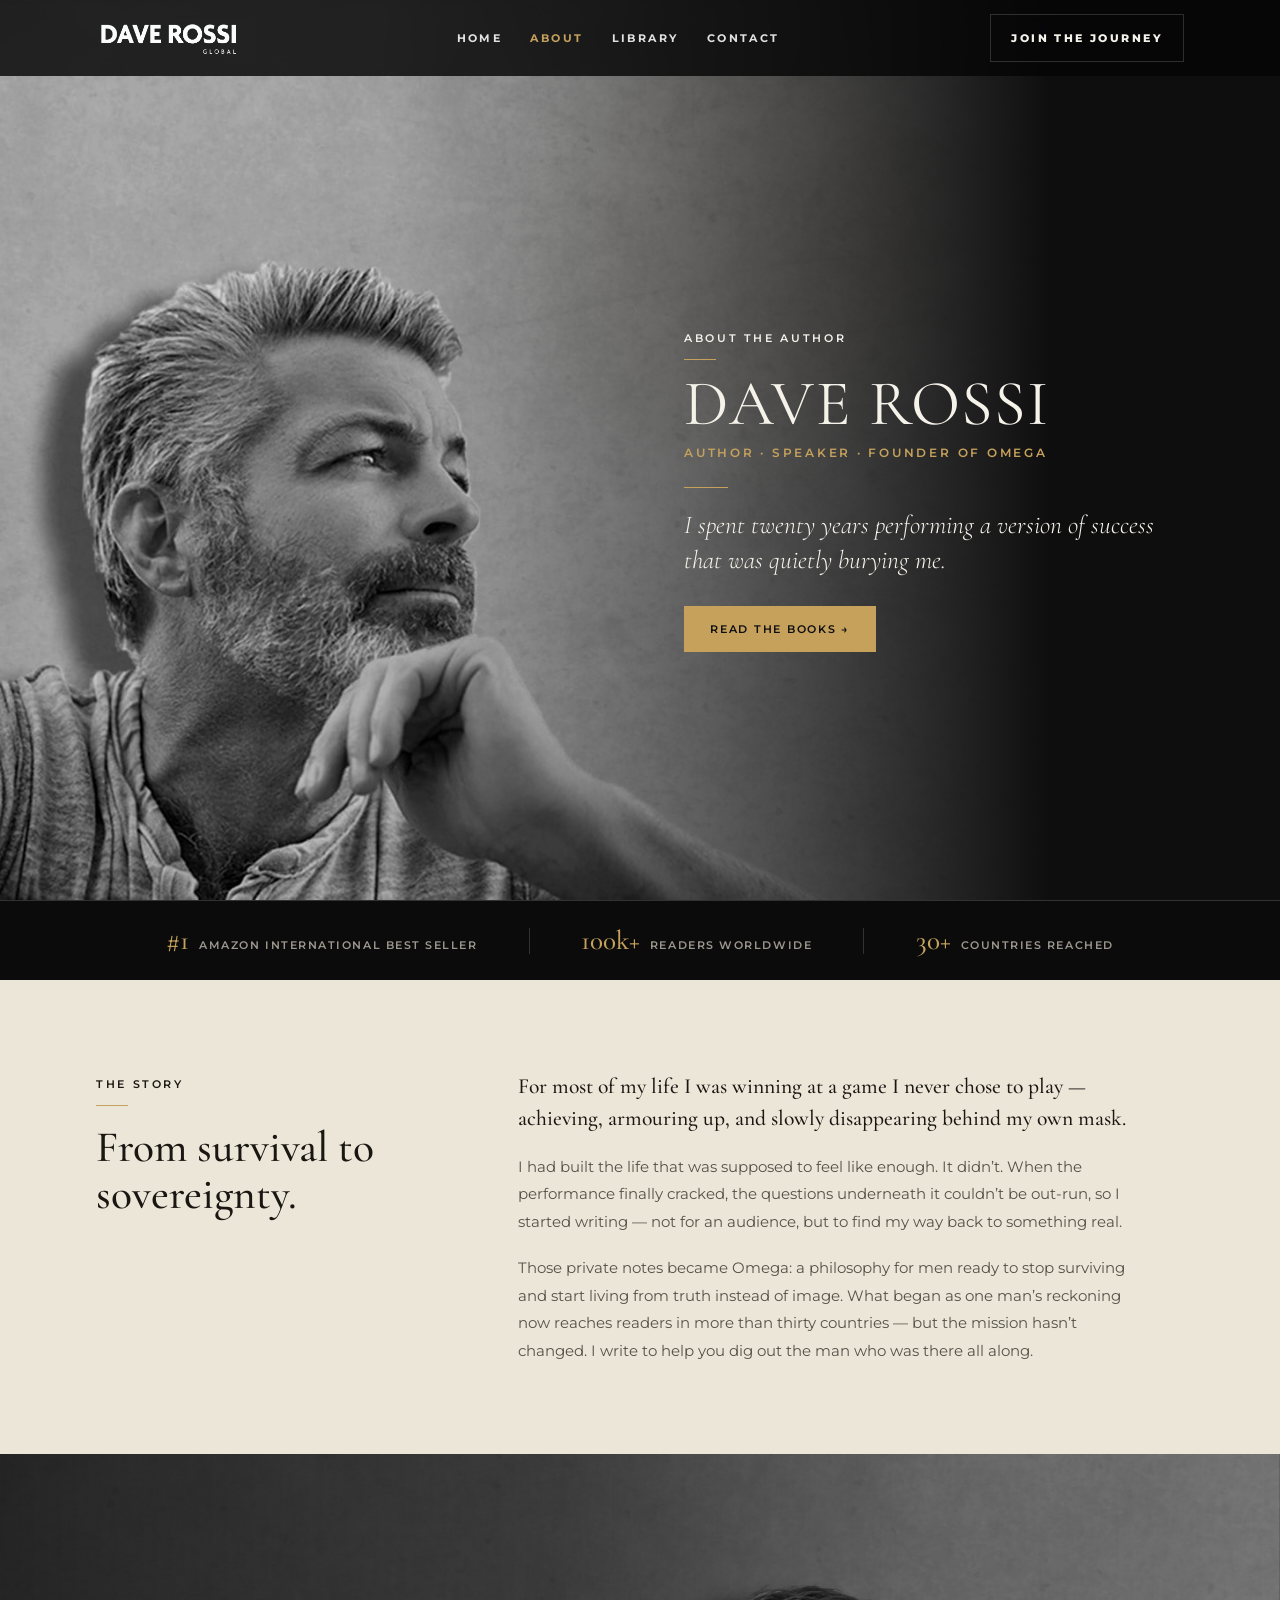
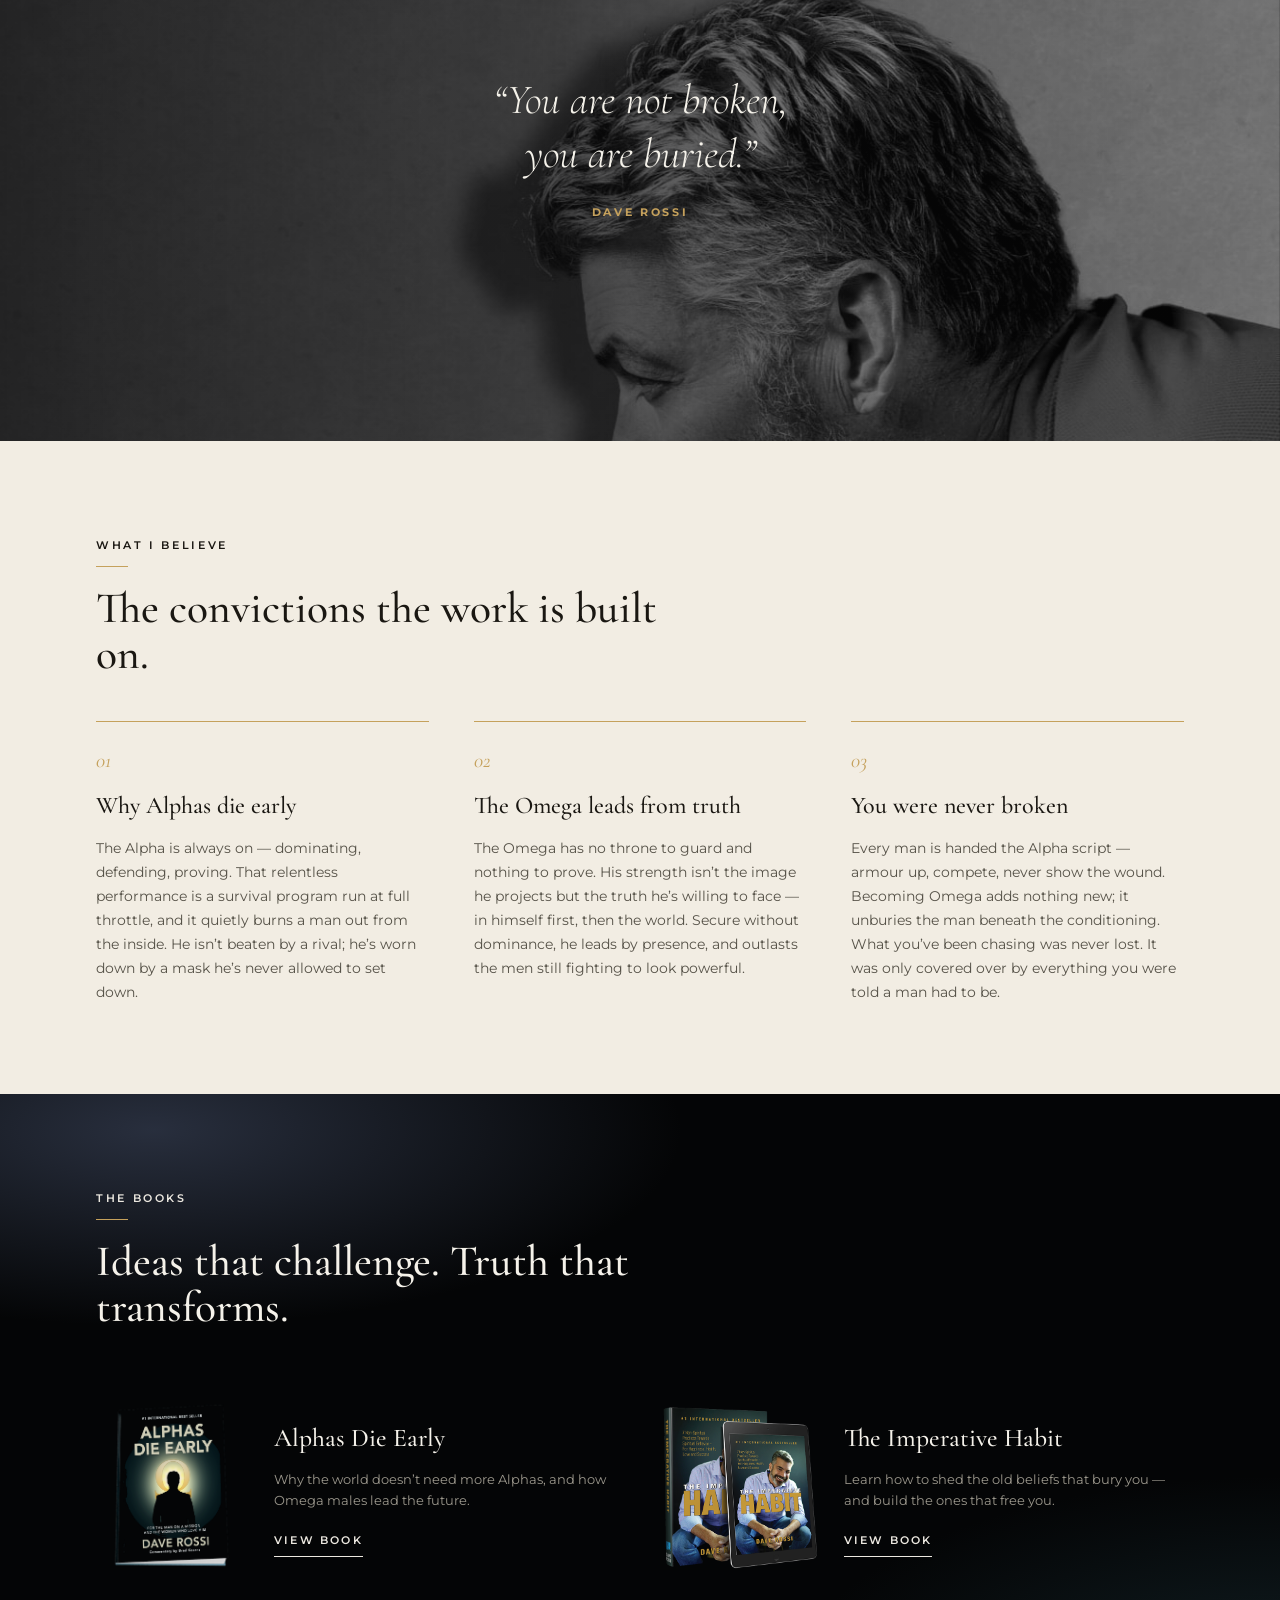
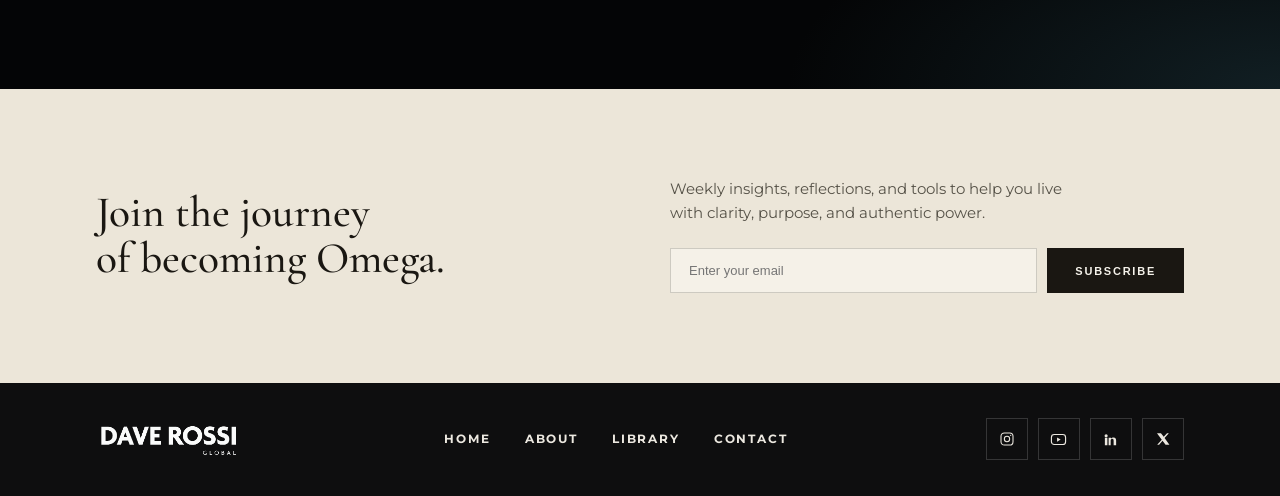
==== commit 54903511: "Deploy site 84 files" ====
--- a/public/about/index.html
+++ b/public/about/index.html
@@ -96,10 +96,10 @@
   .story-body p:last-child{margin-bottom:0}
 
   /* QUOTE — parallax image behind, taller band */
-  .quote-band{position:relative;color:var(--paper);text-align:center;
-    background:linear-gradient(90deg, rgba(12,12,13,.84) 0%, rgba(12,12,13,.68) 44%, rgba(12,12,13,.42) 72%, rgba(12,12,13,.3) 100%), url("../../assets/images/about/paralax.jpg") right center/cover no-repeat scroll;
-    padding-block:clamp(120px,18vw,220px)}
-  .quote-band .wrap{max-width:860px;position:relative;z-index:1}
+  .quote-band{position:relative;overflow:hidden;color:var(--paper);text-align:center;background:var(--dark);padding-block:clamp(120px,18vw,220px)}
+  .quote-band .px-layer{position:absolute;left:0;right:0;top:-35%;height:170%;z-index:0;background:url("../../assets/images/about/paralax.jpg") right center/cover no-repeat;will-change:transform}
+  .quote-band::after{content:"";position:absolute;inset:0;z-index:1;background:linear-gradient(90deg, rgba(12,12,13,.84) 0%, rgba(12,12,13,.68) 44%, rgba(12,12,13,.42) 72%, rgba(12,12,13,.3) 100%)}
+  .quote-band .wrap{max-width:860px;margin:0 auto;position:relative;z-index:2}
   .quote-band blockquote{font-family:var(--serif);font-style:italic;font-weight:300;font-size:clamp(1.7rem,3.4vw,2.6rem);line-height:1.28}
   .quote-band cite{display:block;margin-top:22px;font-style:normal;font-size:11px;font-weight:700;letter-spacing:.24em;text-transform:uppercase;color:var(--gold)}
 
@@ -240,6 +240,7 @@
 
 <!-- QUOTE -->
 <section class="band quote-band">
+  <div class="px-layer" aria-hidden="true"></div>
   <div class="wrap">
     <blockquote>&ldquo;You are not broken,<br />you are buried.&rdquo;</blockquote>
     <cite>Dave Rossi</cite>
@@ -321,16 +322,16 @@
 </script>
 <script>
   (function () {
-    var els = [].slice.call(document.querySelectorAll('.quote-band, .contact-hero'));
-    if (!els.length || (window.matchMedia && matchMedia('(prefers-reduced-motion: reduce)').matches)) return;
-    var AMP = 48, ticking = false;
+    var layers = [].slice.call(document.querySelectorAll('.px-layer'));
+    if (!layers.length || (window.matchMedia && matchMedia('(prefers-reduced-motion: reduce)').matches)) return;
+    var SPEED = 0.28, ticking = false;
     function update() {
       var vh = window.innerHeight;
-      for (var i = 0; i < els.length; i++) {
-        var el = els[i], r = el.getBoundingClientRect();
-        if (r.bottom < -100 || r.top > vh + 100) continue;
-        var off = (((r.top + r.height / 2) - vh / 2) / vh) * -AMP;
-        el.style.backgroundPositionY = 'calc(50% + ' + off.toFixed(1) + 'px)';
+      for (var i = 0; i < layers.length; i++) {
+        var l = layers[i], sec = l.parentElement, r = sec.getBoundingClientRect();
+        if (r.bottom < -50 || r.top > vh + 50) continue;
+        var shift = (vh / 2 - (r.top + r.height / 2)) * SPEED;
+        l.style.transform = 'translate3d(0,' + shift.toFixed(1) + 'px,0)';
       }
       ticking = false;
     }
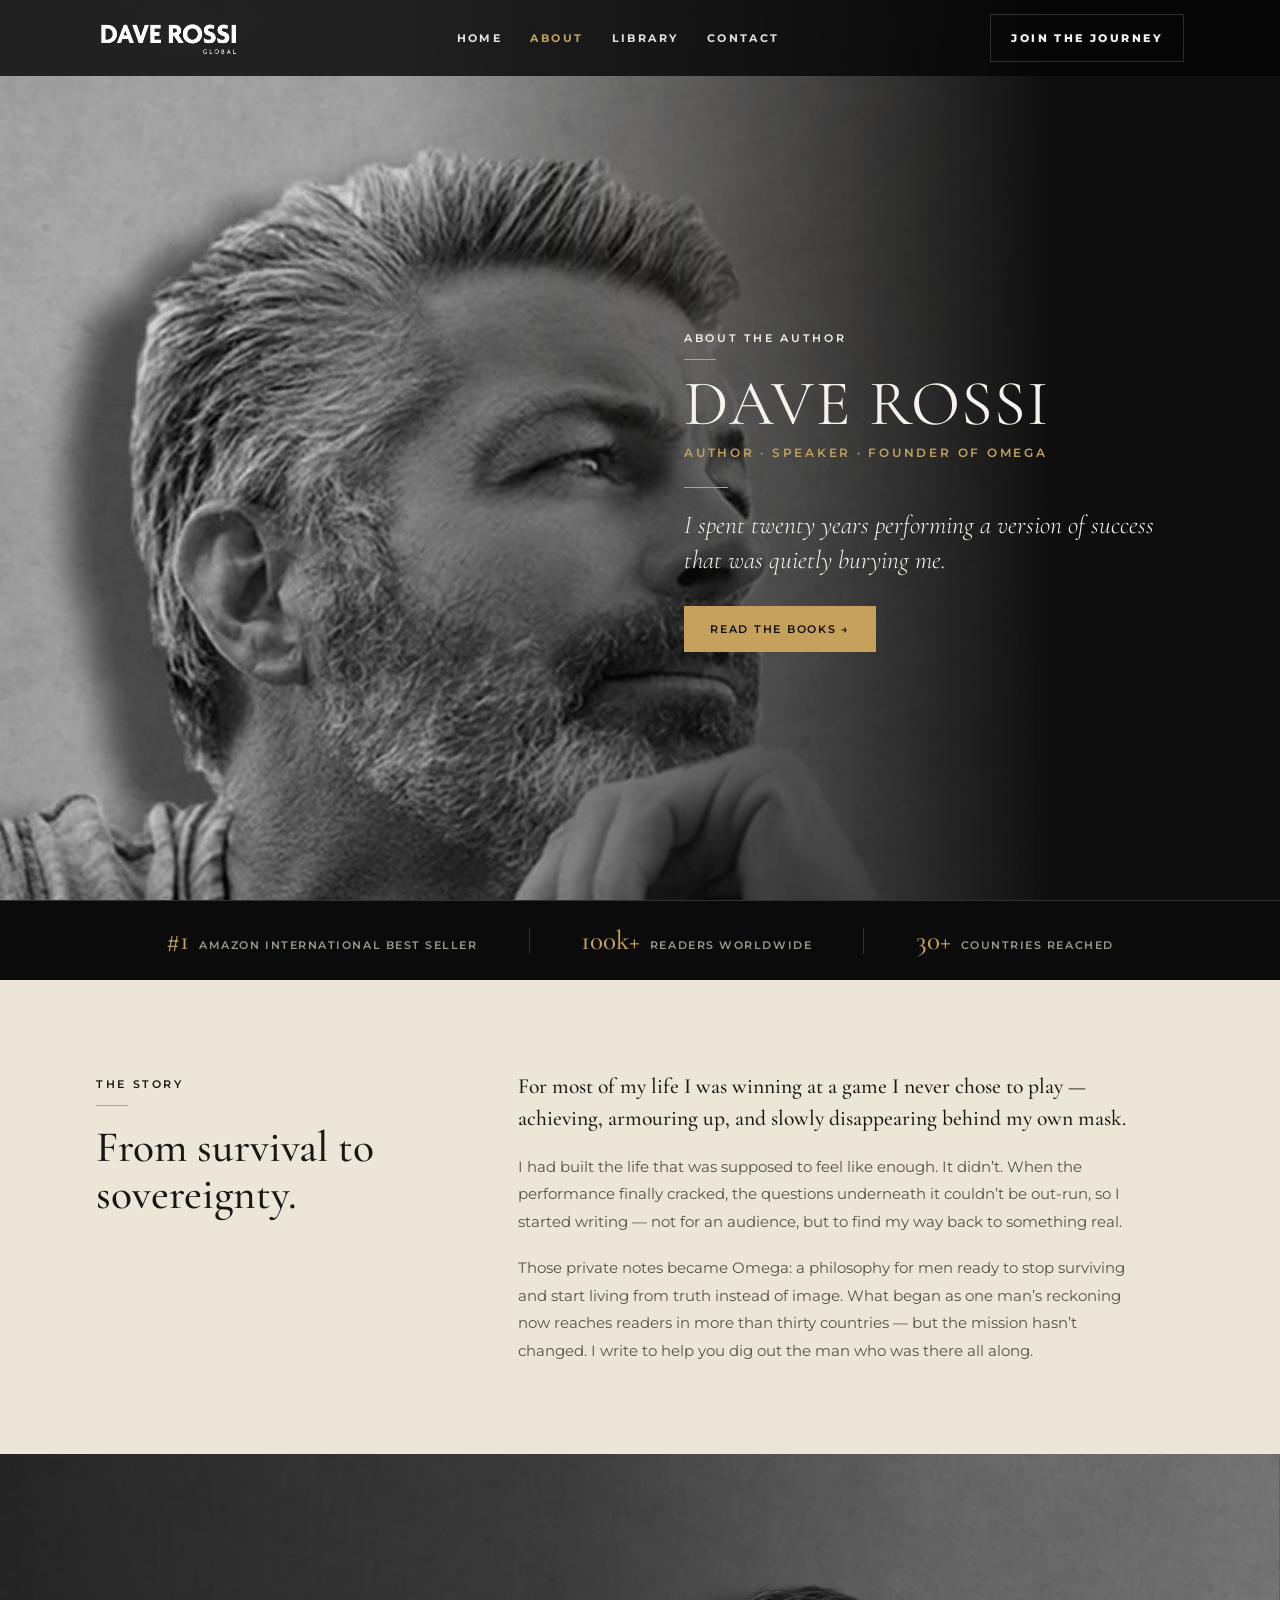
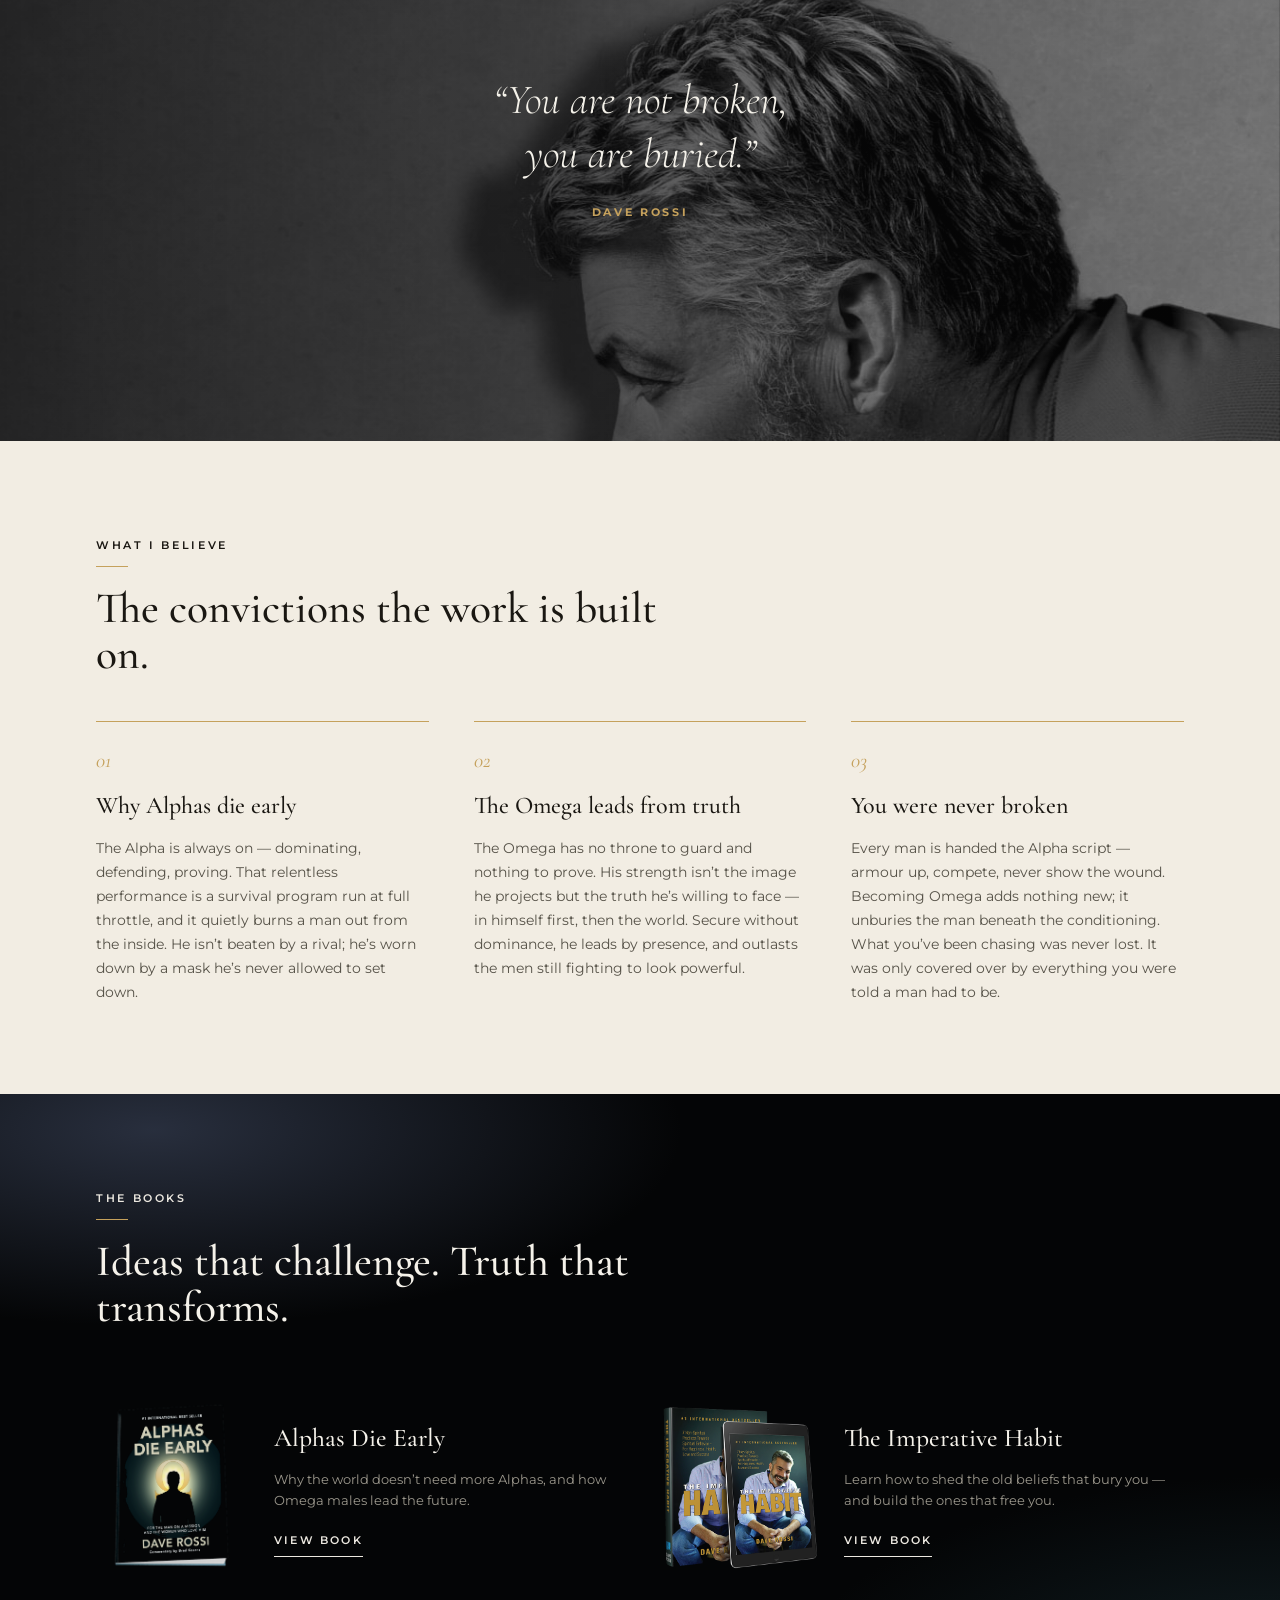
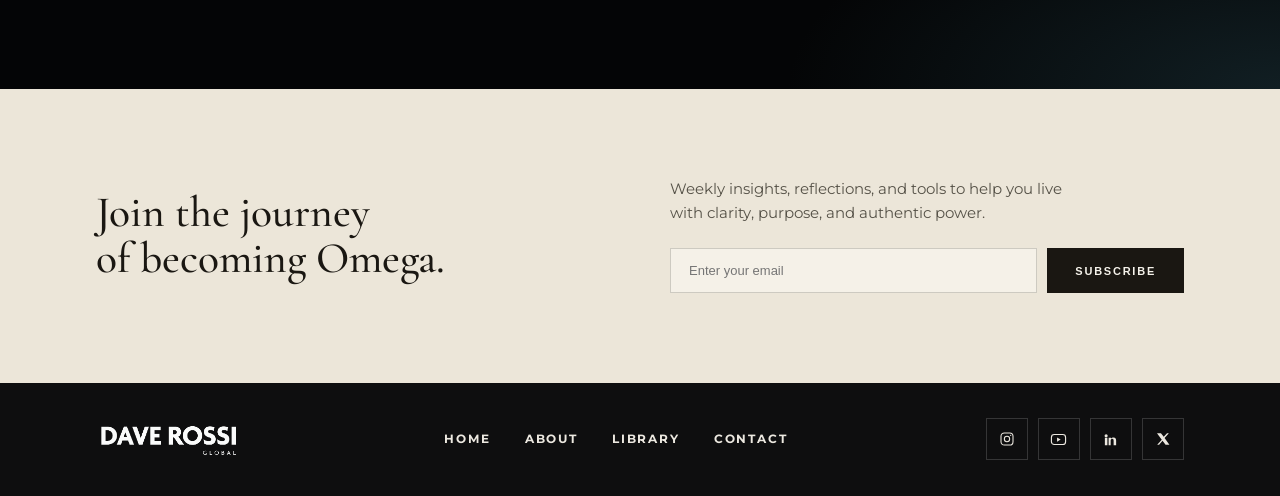
==== commit 6cb421de: "Deploy site 84 files" ====
--- a/public/about/index.html
+++ b/public/about/index.html
@@ -55,10 +55,10 @@
   .drawer .nav-cta{margin-top:18px}
 
   /* HERO — Dave cut-out anchored bottom-left, text on the right */
-  .hero{position:relative;color:var(--paper);overflow:hidden;min-height:100vh;min-height:100svh;display:flex;align-items:center;padding-top:76px;
-    background-color:var(--dark);background-image:url("../../assets/images/about/drg_hero2.jpg");background-repeat:no-repeat;background-position:left center;background-size:cover;background-attachment:fixed}
-  .hero::before{content:"";position:absolute;inset:0;background:radial-gradient(70% 80% at 80% 26%,rgba(197,161,92,.12),transparent 60%);pointer-events:none;z-index:0}
-  .hero::after{content:"";position:absolute;inset:0;background:linear-gradient(90deg,transparent 30%,rgba(14,14,15,.5) 56%,var(--dark) 82%);pointer-events:none;z-index:1}
+  .hero{position:relative;color:var(--paper);overflow:hidden;min-height:100vh;min-height:100svh;display:flex;align-items:center;padding-top:76px;background-color:var(--dark)}
+  .hero .px-layer{position:absolute;left:0;right:0;top:-30%;height:160%;z-index:0;background:url("../../assets/images/about/drg_hero2.jpg") left center/cover no-repeat;will-change:transform}
+  .hero::before{content:"";position:absolute;inset:0;background:radial-gradient(70% 80% at 80% 26%,rgba(197,161,92,.12),transparent 60%);pointer-events:none;z-index:1}
+  .hero::after{content:"";position:absolute;inset:0;background:linear-gradient(90deg,transparent 30%,rgba(14,14,15,.5) 56%,var(--dark) 82%);pointer-events:none;z-index:2}
   .hero .wrap{position:relative;z-index:3;width:100%;display:flex;justify-content:flex-end}
   .hero-copy{max-width:500px}
   .hero-copy .eyebrow{color:var(--paper)}
@@ -149,7 +149,8 @@
 
   @media (max-width:900px){
     .nav-links{display:none}header .nav-cta{display:none}.burger{display:flex}.nav{justify-content:space-between}
-    .hero{align-items:flex-end;padding-bottom:clamp(22px,6vw,44px);background-attachment:scroll;background-size:cover;background-position:22% 28%}
+    .hero{align-items:flex-end;padding-bottom:clamp(22px,6vw,44px)}
+    .hero .px-layer{background-position:22% 28%}
     .hero::after{background:linear-gradient(270deg,rgba(14,14,15,.9) 0%,rgba(14,14,15,.62) 38%,rgba(14,14,15,.15) 72%,transparent 100%)}
     .hero .wrap{display:block}
     .hero-copy{text-align:right;max-width:240px;margin-left:auto;margin-right:0}
@@ -198,6 +199,7 @@
 
 <!-- HERO -->
 <section class="hero">
+  <div class="px-layer" aria-hidden="true"></div>
   <div class="wrap">
     <div class="hero-copy">
       <span class="eyebrow">About the Author</span>
